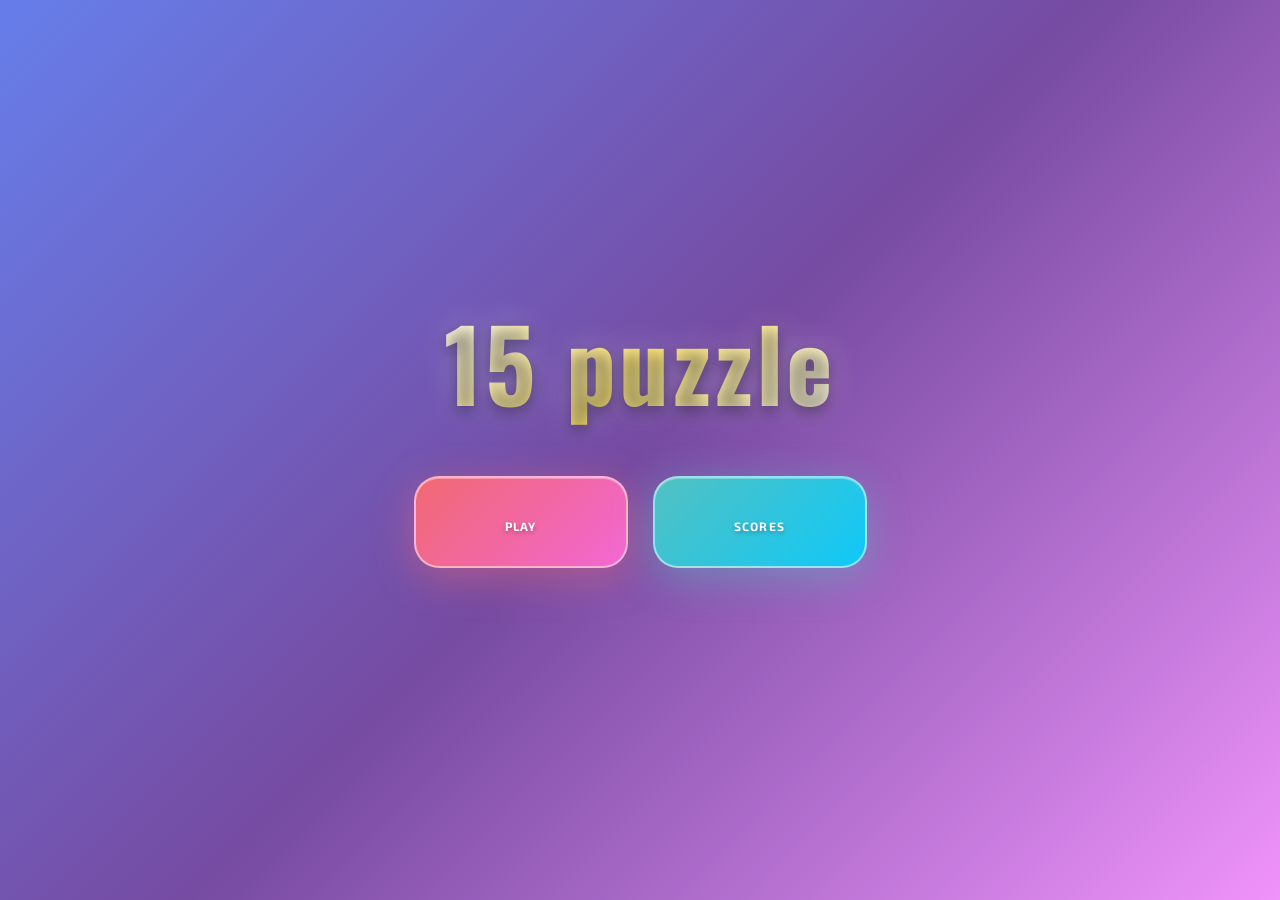
==== index.html @ 59e0b574 "Update_structure" ====
<!doctype html>
<html lang="en">
<head>
    <title>15 puzzle game</title>
    <meta charset="utf-8" />
    <meta name="viewport" content="viewport-fit=cover, width=device-width, height=device-height, initial-scale=1.0, maximum-scale=1.0, user-scalable=no" />
    <meta name="apple-mobile-web-app-status-bar-style" content="default">

    <!-- Favicon List -->
    <link rel="apple-touch-icon" sizes="180x180" href="resources/images/apple-touch-icon.png">
    <link rel="icon" type="image/png" sizes="32x32" href="resources/images/favicon-32x32.png">
    <link rel="icon" type="image/png" sizes="16x16" href="resources/images/favicon-16x16.png">
    <link rel="manifest" href="https://bazhanius.github.io/15-puzzle-game/manifest.json">

    <!-- Open Graph data -->
    <meta property="og:type" content="website">
    <meta property="og:image:width" content="512">
    <meta property="og:image:height" content="512">
    <meta property="og:url" content="https://bazhanius.github.io/15-puzzle-game/">
    <meta property="og:image" content="https://bazhanius.github.io/15-puzzle-game/resources/images/icon_512x512.png">
    <meta property="og:title" content="15 puzzle game">
    <meta property="og:description" content="Slide 15 tiles inside square 4×4 frame to order them from 1 to 15.">

    <!-- Styles & scripts by vendors -->
    <link rel="stylesheet" href="https://cdn.materialdesignicons.com/5.0.45/css/materialdesignicons.min.css">
    <script src="resources/js/confetti.js" type="text/javascript"></script>

    <!-- Styles & scripts -->
    <link href="resources/css/app.css" rel="stylesheet" type="text/css" />
    <link href="resources/css/game-screen.css" rel="stylesheet" type="text/css" />
    <link href="resources/css/main-menu-screen.css" rel="stylesheet" type="text/css" />
    <link href="resources/css/transition-screen.css" rel="stylesheet" type="text/css" />
    <link href="resources/css/result-screen.css" rel="stylesheet" type="text/css" />
    <link href="resources/css/scores-screen.css" rel="stylesheet" type="text/css" />
    <link href="resources/css/countdown-screen.css" rel="stylesheet" type="text/css" />
    <script src="resources/js/modules/counters.js" type="text/javascript"></script>
    <script src="resources/js/modules/field.js" type="text/javascript"></script>
    <script src="resources/js/modules/actions.js" type="text/javascript"></script>
    <script src="resources/js/app.js" type="text/javascript"></script>

</head>
<body>
<!-- Yandex.Metrika counter -->
<script type="text/javascript" >
    (function(m,e,t,r,i,k,a){m[i]=m[i]||function(){(m[i].a=m[i].a||[]).push(arguments)};
        m[i].l=1*new Date();k=e.createElement(t),a=e.getElementsByTagName(t)[0],k.async=1,k.src=r,a.parentNode.insertBefore(k,a)})
    (window, document, "script", "https://mc.yandex.ru/metrika/tag.js", "ym");

    ym(62316157, "init", {
        clickmap:true,
        trackLinks:true,
        accurateTrackBounce:true
    });
</script>
<noscript><div><img src="https://mc.yandex.ru/watch/62316157" style="position:absolute; left:-9999px;" alt="" /></div></noscript>
<!-- /Yandex.Metrika counter -->

<!-- Game Screen -->
<div class="game-screen" style="display: flex;">
    <div class="tiles-container">
        <div class="cube cube-1 pointer-cursor">
            <div class="tile front">1</div>
            <div class="tile left"></div>
            <div class="tile right"></div>
            <div class="tile top"></div>
            <div class="tile bottom"></div>
        </div>
        <div class="cube cube-2 pointer-cursor">
            <div class="tile front">2</div>
            <div class="tile left"></div>
            <div class="tile right"></div>
            <div class="tile top"></div>
            <div class="tile bottom"></div>
        </div>
        <div class="cube cube-3 pointer-cursor">
            <div class="tile front">3</div>
            <div class="tile left"></div>
            <div class="tile right"></div>
            <div class="tile top"></div>
            <div class="tile bottom"></div>
        </div>
        <div class="cube cube-4 pointer-cursor">
            <div class="tile front">4</div>
            <div class="tile left"></div>
            <div class="tile right"></div>
            <div class="tile top"></div>
            <div class="tile bottom"></div>
        </div>
        <div class="cube cube-5 pointer-cursor">
            <div class="tile front">5</div>
            <div class="tile left"></div>
            <div class="tile right"></div>
            <div class="tile top"></div>
            <div class="tile bottom"></div>
        </div>
        <div class="cube cube-6 pointer-cursor">
            <div class="tile front">6</div>
            <div class="tile left"></div>
            <div class="tile right"></div>
            <div class="tile top"></div>
            <div class="tile bottom"></div>
        </div>
        <div class="cube cube-7 pointer-cursor">
            <div class="tile front">7</div>
            <div class="tile left"></div>
            <div class="tile right"></div>
            <div class="tile top"></div>
            <div class="tile bottom"></div>
        </div>
        <div class="cube cube-8 pointer-cursor">
            <div class="tile front">8</div>
            <div class="tile left"></div>
            <div class="tile right"></div>
            <div class="tile top"></div>
            <div class="tile bottom"></div>
        </div>
        <div class="cube cube-9 pointer-cursor">
            <div class="tile front">9</div>
            <div class="tile left"></div>
            <div class="tile right"></div>
            <div class="tile top"></div>
            <div class="tile bottom"></div>
        </div>
        <div class="cube cube-10 pointer-cursor">
            <div class="tile front">10</div>
            <div class="tile left"></div>
            <div class="tile right"></div>
            <div class="tile top"></div>
            <div class="tile bottom"></div>
        </div>
        <div class="cube cube-11 pointer-cursor">
            <div class="tile front">11</div>
            <div class="tile left"></div>
            <div class="tile right"></div>
            <div class="tile top"></div>
            <div class="tile bottom"></div>
        </div>
        <div class="cube cube-12 pointer-cursor">
            <div class="tile front">12</div>
            <div class="tile left"></div>
            <div class="tile right"></div>
            <div class="tile top"></div>
            <div class="tile bottom"></div>
        </div>
        <div class="cube cube-13 pointer-cursor">
            <div class="tile front">13</div>
            <div class="tile left"></div>
            <div class="tile right"></div>
            <div class="tile top"></div>
            <div class="tile bottom"></div>
        </div>
        <div class="cube cube-14 pointer-cursor">
            <div class="tile front">14</div>
            <div class="tile left"></div>
            <div class="tile right"></div>
            <div class="tile top"></div>
            <div class="tile bottom"></div>
        </div>
        <div class="cube cube-15 pointer-cursor">
            <div class="tile front">15</div>
            <div class="tile left"></div>
            <div class="tile right"></div>
            <div class="tile top"></div>
            <div class="tile bottom"></div>
        </div>
    </div>

    <div class="game-metrics hidden">
        <div class="game-moves">0</div>
        <div class="game-time">00:00</div>
    </div>

</div>
<!-- /Game Screen -->

<!-- Main Menu Screen -->
<div class="main-menu-screen" style="display: flex;">

    <div class="game-title">
        <span class="game-title__text">15 puzzle</span>
    </div>

    <div class="main-menu-options">
        <div class="game-menu-option" id="start">
            <span class="game-menu-option__icon mdi mdi-play-circle-outline"></span>
            <span class="game-menu-option__title">Play</span>
        </div>
        <div class="game-menu-option" id="scores">
            <span class="game-menu-option__icon mdi mdi-format-list-numbered"></span>
            <span class="game-menu-option__title">Scores</span>
        </div>
    </div>

</div>
<!-- /Main Menu Screen -->

<!-- Result Screen -->
<div class="result-screen" style="display: none;">

    <div class="result-screen__header">
        <div class="game-title">
            <span class="game-title__text game-title__text-small">Congratulations!</span>
        </div>
    </div>

    <div class="check-mark">
        <svg id="check-mark" xmlns="http://www.w3.org/2000/svg" width="512" height="512" viewBox="0 0 512 512">
            <circle class="check-mark-fig-1" cx="256" cy="257" r="239"/>
            <path class="check-mark-fig-2" d="M144,247l81,79L367,186"/>
        </svg>
    </div>

    <div class="result-screen__highlights">
        <div class="highlights__input-container">
            <label class="input-container__label">Type nickname to save score:</label>
            <input class="input-container__input"
                   type="text"
                   maxlength="20"
                   autocomplete="off"
                   autocorrect="off"
                   autocapitalize="off"
                   spellcheck="false"
                   placeholder="e.g. Jordan">
        </div>
        <div class="game-menu-option" id="save">
            <span class="game-menu-option__icon mdi mdi-content-save"></span>
            <span class="game-menu-option__title">Save</span>
        </div>
    </div>

</div>
<!-- /Result Screen -->

<!-- Scores Screen -->
<div class="scores-screen" style="display: none;">
    <div class="game-title">
        <span class="game-title__text game-title__text-small">High scores</span>
    </div>
    <div class="scores-container">
        <table>
            <thead>
            <tr>
                <th>№</th>
                <th>Nickname</th>
                <th>Moves</th>
                <th>Time</th>
            </tr>
            </thead>
            <tbody class="high-scores">
            <tr>
                <td colspan="4">No data.</td>
            </tr>
            </tbody>

        </table>
    </div>
</div>
<!-- /Scores Screen -->

<!-- Main menu button -->
<div class="x-close">
    <div class="game-menu-option">
        <span class="game-menu-option__icon mdi mdi-arrow-left"></span>
        <span class="game-menu-option__title">Menu</span>
    </div>
</div>
<!-- /Main menu button -->

<!-- Transition Screen -->
<div class="transition-screen" style="display: none;">
    <div class="circle"></div>
</div>
<!-- /Transition Screen -->

<!-- Countdown Screen -->
<div class="countdown" style="display: none;">
    <div class="countdown__digit digit__delay-1">3</div>
    <div class="countdown__digit digit__delay-2">2</div>
    <div class="countdown__digit digit__delay-3">1</div>
    <div class="countdown__digit digit__delay-4">GO!</div>
</div>
<!-- /Countdown Screen -->

</body>
</html>
---- resources/css/app.css ----
/**
 *
 * Copyright (c) 2020 Alexander Bazhanov
 * https://github.com/bazhanius/
 *
 */

@import url('https://fonts.googleapis.com/css?family=Exo+2:400,600,700&display=swap&subset=cyrillic,cyrillic-ext,latin-ext');
@import url('https://fonts.googleapis.com/css2?family=Oswald:wght@200;300;400;500;600;700&display=swap');

@font-face{
    font-family: 'JetBrains Mono';
    src: url('https://raw.githubusercontent.com/JetBrains/JetBrainsMono/master/web/eot/JetBrainsMono-Regular.eot') format('embedded-opentype'),
    url('https://raw.githubusercontent.com/JetBrains/JetBrainsMono/master/web/woff2/JetBrainsMono-Regular.woff2') format('woff2'),
    url('https://raw.githubusercontent.com/JetBrains/JetBrainsMono/master/web/woff/JetBrainsMono-Regular.woff') format('woff'),
    url('https://raw.githubusercontent.com/JetBrains/JetBrainsMono/master/ttf/JetBrainsMono-Regular.ttf') format('truetype');
    font-weight: normal;
    font-style: normal;
}

@media only screen and (max-width: 768px) {
    body {
        --tile-width: 18vw;
    }
}

@media only screen and (min-width: 769px) and (max-width: 1024px) {
    body {
        --tile-width: 12vh;
    }
}

@media only screen and (min-width: 1025px) and (orientation: landscape) {
    body {
        --tile-width: 10vh;
    }
}

@media only screen and (min-width: 1025px) and (orientation: portrait) {
    body {
        --tile-width: 15vw;
    }
}

@media only screen and (max-width: 480px) {
    body {
        --tile-width: 20vw;
    }
}

body {
    --primary: #ff6b6b;
    --primary-dark: #ee5a6f;
    --primary-light: #ff8787;
    --secondary: #4ecdc4;
    --secondary-dark: #45b7af;
    --accent: #ffe66d;
    --success: #06ffa5;
    --danger: #ff006e;
    --purple: #a05bff;
    --pink: #ff6bd9;
    --blue: #00d4ff;
    --black: #1a1a2e;
    --white: #ffffff;
    --gray-50: #f8f9fa;
    --gray-100: #e9ecef;
    --gray-200: #dee2e6;
    --gray-700: #495057;
    --gray-800: #343a40;
    --gray-900: #212529;
    width: calc(100% - 0.5px);
    height: calc(100% - 0.5px);
    margin: 0;
    padding: 0;
    font-family: "Exo 2", sans-serif;
    color: var(--black);
    box-sizing: border-box;
    background: linear-gradient(135deg, #667eea 0%, #764ba2 100%);
    overflow: hidden;
}

a {
    color: var(--gray-lite);
    text-decoration: none;
}
a:hover, a:focus {
    color: var(--gray);
}

.hidden {
    opacity: 0;
}

canvas {
    pointer-events: none;
}

.grabbing-cursor {
    cursor: grabbing;
}

.pointer-cursor {
    cursor: pointer;
}

.x-close {
    display: none;
    position: absolute;
    top: 20px;
    left: 20px;
    margin: 0;
    padding: 0;
    z-index: 100;
}

@media only screen and (max-width: 768px) {
    .x-close {
        top: 10px;
        left: 10px;
    }
    
    .x-close .game-menu-option {
        padding: 8px 16px;
        font-size: 11px;
    }
    
    .x-close .game-menu-option__icon {
        font-size: calc(var(--tile-width) * 0.4);
    }
}

.x-close .game-menu-option {
    background: rgba(255, 255, 255, 0.15);
    backdrop-filter: blur(10px);
    border-radius: 50px;
    padding: 12px 24px;
    border: 1px solid rgba(255, 255, 255, 0.2);
    transition: all 0.3s ease;
}

.x-close .game-menu-option:hover {
    background: rgba(255, 255, 255, 0.25);
    transform: translateY(-2px);
    box-shadow: 0 10px 25px rgba(0, 0, 0, 0.2);
}

/* Not used */
.shake-effect {
    animation: shake-effect 1s cubic-bezier(.36,.07,.19,.97) both;
    transform: translate3d(0, 0, 0) rotateX(10deg);
    backface-visibility: hidden;
    /*perspective: 1000px;*/
}

@keyframes shake-effect {
    10%, 90% {
        transform: translate3d(-1vw, 0, 0) rotateX(10deg);
    }
    20%, 80% {
        transform: translate3d(2vw, 0, 0) rotateX(-40deg);
    }
    30%, 50%, 70% {
        transform: translate3d(-4vw, 0, 0) rotateX(40deg);
    }
    40%, 60% {
        transform: translate3d(4vw, 0, 0) rotateX(10deg);
    }
}

kbd {
    display: inline-block;
    padding: 3px 5px;
    font: 11px SFMono-Regular, Consolas, Liberation Mono, Menlo, monospace;
    line-height: normal;
    line-height: 10px;
    color: #444d56;
    vertical-align: middle;
    background-color: #fafbfc;
    border: 1px solid #d1d5da;
    border-radius: 3px;
    box-shadow: inset 0 -1px 0 #d1d5da;
}
---- resources/css/game-screen.css ----
/**
 *
 * Copyright (c) 2020 Alexander Bazhanov
 * https://github.com/bazhanius/
 *
 */

.game-screen {
    position: absolute;
    top: 0;
    left: 0;
    display: flex;
    justify-content: center;
    align-items: center;
    flex-direction: column;
    width: 100%;
    height: 100%;
    border: 0;
    margin: 0;
    padding: 0;
    overflow: hidden;
    perspective: 1200px;
    background: linear-gradient(135deg, #667eea 0%, #764ba2 50%, #f093fb 100%);
}

.game-metrics {
    display: flex;
    justify-content: space-between;
    font-family: "JetBrains Mono", monospace;
    width: calc(var(--tile-width) * 4);
    color: white;
    margin-top: 20px;
    background: rgba(255, 255, 255, 0.1);
    backdrop-filter: blur(10px);
    border-radius: 20px;
    padding: 15px 25px;
    border: 1px solid rgba(255, 255, 255, 0.2);
    font-size: calc(var(--tile-width) * 0.25);
    font-weight: 600;
    letter-spacing: 0.05em;
    box-shadow: 0 8px 32px rgba(0, 0, 0, 0.1);
}

@media only screen and (max-width: 768px) {
    .game-metrics {
        margin-top: 10px;
        padding: 10px 15px;
        border-radius: 15px;
        font-size: calc(var(--tile-width) * 0.2);
    }
}

.tiles-container {
    display: inline-block;
    width: calc(var(--tile-width) * 4);
    height: calc(var(--tile-width) * 4);
    background: rgba(255, 255, 255, 0.1);
    backdrop-filter: blur(20px);
    border-radius: 20px;
    transform-style: preserve-3d;
    transform: rotateX(20deg);
    cursor: grab;
    padding: 8px;
    box-shadow: 0 20px 60px rgba(0, 0, 0, 0.3), inset 0 1px 0 rgba(255, 255, 255, 0.2);
    border: 1px solid rgba(255, 255, 255, 0.18);
}

.start-position {
    transform: rotateX(35deg) rotateY(-15deg) rotateZ(30deg);
    animation: to-start 60s 1 linear;
}

.end-position {
    animation: to-end 4s 1 linear;
}

@keyframes to-start {
    0%   {transform: rotateX(15deg) rotateY(0) rotateZ(0);}
    100% {transform: rotateX(35deg) rotateY(-15deg) rotateZ(30deg);}
}
@keyframes to-end {
    0%   {transform: rotateX(35deg) rotateY(-15deg) rotateZ(30deg);}
    100% {transform: rotateX(15deg) rotateY(0deg) rotateZ(0deg);}
}
@keyframes rotate {
    0%   {transform: rotateY(0deg);}
    100% {transform: rotateY(360deg);}
}

.cube {
    transform-style: preserve-3d;
    transition: background-color 100ms, transform 100ms;
}

.tile {
    width: var(--tile-width);
    height: var(--tile-width);
    position: absolute;
    box-sizing: border-box;
    border-radius: 12px;
    border: none;
    display: flex;
    justify-content: center;
    align-items: center;
    font-family: "JetBrains Mono", monospace;
    font-size: calc(var(--tile-width) / 2.5);
    font-weight: 700;
    color: white;
    text-shadow: 0 2px 4px rgba(0, 0, 0, 0.3);
}

@media only screen and (max-width: 768px) {
    .tile {
        border-radius: 8px;
        font-size: calc(var(--tile-width) / 3);
    }
    
    .tiles-container {
        border-radius: 15px;
        padding: 5px;
    }
}

.left {
    width: calc(var(--tile-width) / 4);
    transform: translateX(calc(var(--tile-width) * -0.125)) translateZ(calc(var(--tile-width) * 0.125)) rotateY(90deg);
    background: linear-gradient(135deg, #ff8787 0%, #ffa07a 100%);
}

.right {
    width: calc(var(--tile-width) / 4);
    transform: translateX(calc(var(--tile-width) * 0.875)) translateZ(calc(var(--tile-width) * 0.125)) rotateY(90deg);
    background: linear-gradient(135deg, #ffa07a 0%, #ffb6a0 100%);
}

.top {
    height: calc(var(--tile-width) / 4);
    transform: translateY(calc(var(--tile-width) * -0.125)) translateZ(calc(var(--tile-width) * 0.125)) rotateX(90deg);
    background: linear-gradient(135deg, #ffb6a0 0%, #ffc4b0 100%);
}

.bottom {
    height: calc(var(--tile-width) / 4);
    transform: translateY(calc(var(--tile-width) * 0.875)) translateZ(calc(var(--tile-width) * 0.125)) rotateX(90deg);
    background: linear-gradient(135deg, #ff6b6b 0%, #ee5a6f 100%);
}

.front {
    transform: translateZ(calc(var(--tile-width) / 4));
    background: linear-gradient(135deg, #ff6b6b 0%, #ff8787 50%, #ffa07a 100%);
    box-shadow: 0 4px 20px rgba(255, 107, 107, 0.6), inset 0 2px 0 rgba(255, 255, 255, 0.4), 0 0 20px rgba(255, 107, 107, 0.4);
    border: 2px solid rgba(255, 255, 255, 0.3);
}

.cube {transform: translateX(5vw)}

.cube-1  {transform: translateX(0) translateY(0);}
.cube-2  {transform: translateX(calc(var(--tile-width))) translateY(0);}
.cube-3  {transform: translateX(calc(var(--tile-width) * 2)) translateY(0);}
.cube-4  {transform: translateX(calc(var(--tile-width) * 3)) translateY(0);}
.cube-5  {transform: translateX(0)  translateY(calc(var(--tile-width)));}
.cube-6  {transform: translateX(calc(var(--tile-width)))  translateY(calc(var(--tile-width)));}
.cube-7  {transform: translateX(calc(var(--tile-width) * 2)) translateY(calc(var(--tile-width)));}
.cube-8  {transform: translateX(calc(var(--tile-width) * 3)) translateY(calc(var(--tile-width)));}
.cube-9  {transform: translateX(0)  translateY(calc(var(--tile-width) * 2));}
.cube-10 {transform: translateX(calc(var(--tile-width)))  translateY(calc(var(--tile-width) * 2));}
.cube-11 {transform: translateX(calc(var(--tile-width) * 2)) translateY(calc(var(--tile-width) * 2));}
.cube-12 {transform: translateX(calc(var(--tile-width) * 3)) translateY(calc(var(--tile-width) * 2));}
.cube-13 {transform: translateX(0)  translateY(calc(var(--tile-width) * 3));}
.cube-14 {transform: translateX(calc(var(--tile-width))) translateY(calc(var(--tile-width) * 3));}
.cube-15 {transform: translateX(calc(var(--tile-width) * 2)) translateY(calc(var(--tile-width) * 3));}
---- resources/css/main-menu-screen.css ----
/**
 *
 * Copyright (c) 2020 Alexander Bazhanov
 * https://github.com/bazhanius/
 *
 */

.main-menu-screen {
    position: absolute;
    top: 0;
    left: 0;
    display: flex;
    justify-content: center;
    align-items: center;
    flex-direction: column;
    width: 100%;
    height: 100%;
    border: 0;
    margin: 0;
    padding: 0;
    overflow: hidden;
    background: linear-gradient(135deg, #667eea 0%, #764ba2 50%, #f093fb 100%);
    animation: gradientShift 15s ease infinite;
    gap: 5vh;
}

@keyframes gradientShift {
    0% { background-position: 0% 50%; }
    50% { background-position: 100% 50%; }
    100% { background-position: 0% 50%; }
}

@media only screen and (max-width: 768px) {
    .main-menu-screen {
        gap: 4vh;
    }
}

.main-menu-options {
    display: flex;
    flex-direction: row;
    gap: 25px;
    margin: 0;
    padding: 20px;
}

@media only screen and (max-width: 768px) {
    .main-menu-options {
        flex-direction: column;
        gap: 15px;
        padding: 0 20px;
        margin: 0;
        width: 100%;
        box-sizing: border-box;
        align-items: center;
    }
}

@media only screen and (max-width: 480px) {
    .main-menu-options {
        gap: 12px;
    }
}

.main-menu-preview {
    position: relative;
    width: calc(var(--tile-width) * 2.5);
    height: calc(var(--tile-width) * 2.5);
    background: rgba(255, 255, 255, 0.1);
    backdrop-filter: blur(20px);
    border-radius: 20px;
    padding: 10px;
    box-shadow: 0 20px 60px rgba(0, 0, 0, 0.3), inset 0 1px 0 rgba(255, 255, 255, 0.2);
    border: 1px solid rgba(255, 255, 255, 0.18);
    transform-style: preserve-3d;
    transform: rotateX(15deg) rotateY(0deg);
    transition: transform 0.3s ease;
}

@media only screen and (max-width: 768px) {
    .main-menu-preview {
        width: 85vw;
        height: 85vw;
        max-width: 380px;
        max-height: 380px;
        border-radius: 15px;
        padding: 3vw;
        margin: 0;
    }
}

@media only screen and (max-width: 480px) {
    .main-menu-preview {
        width: 88vw;
        height: 88vw;
        max-width: 340px;
        max-height: 340px;
        padding: 3.5vw;
    }
}

.main-menu-preview:hover {
    transform: rotateX(20deg) rotateY(5deg) scale(1.05);
}

.preview-tile {
    position: absolute;
    width: calc(var(--tile-width) * 0.6);
    height: calc(var(--tile-width) * 0.6);
    background: linear-gradient(135deg, #667eea 0%, #764ba2 100%);
    border-radius: 8px;
    display: flex;
    align-items: center;
    justify-content: center;
    font-family: "JetBrains Mono", monospace;
    font-size: calc(var(--tile-width) * 0.3);
    font-weight: 700;
    color: white;
    text-shadow: 0 2px 4px rgba(0, 0, 0, 0.3);
    box-shadow: 0 4px 15px rgba(102, 126, 234, 0.4), inset 0 1px 0 rgba(255, 255, 255, 0.3);
    transition: all 0.3s cubic-bezier(0.4, 0, 0.2, 1);
    transform-style: preserve-3d;
}

@media only screen and (max-width: 768px) {
    .preview-tile {
        width: calc((85vw - 6vw - 10px) / 4);
        height: calc((85vw - 6vw - 10px) / 4);
        max-width: calc((380px - 6vw - 10px) / 4);
        max-height: calc((380px - 6vw - 10px) / 4);
        font-size: 4.5vw;
        border-radius: 6px;
    }
}

@media only screen and (max-width: 480px) {
    .preview-tile {
        width: calc((88vw - 7vw - 10px) / 4);
        height: calc((88vw - 7vw - 10px) / 4);
        max-width: calc((340px - 7vw - 10px) / 4);
        max-height: calc((340px - 7vw - 10px) / 4);
        font-size: 5vw;
    }
}

.game-title, .game-menu-option {
    position: relative;
}

.game-title {
    margin: 0;
    pointer-events: none;
}

.game-title::before {
    content: "";
    position: absolute;
    width: 110%;
    height: 85%;
    top: 10%;
    left: -5%;
    z-index: -1;
    background: linear-gradient(135deg, rgba(255, 107, 107, 0.3) 0%, rgba(78, 205, 196, 0.3) 100%);
    backdrop-filter: blur(15px);
    transform: rotate(-2deg);
    border-radius: 25px;
    border: 2px solid rgba(255, 255, 255, 0.4);
    box-shadow: 0 15px 50px rgba(0, 0, 0, 0.2), inset 0 0 30px rgba(255, 255, 255, 0.1);
    animation: float 3s ease-in-out infinite;
}

@keyframes float {
    0%, 100% { transform: rotate(-2deg) translateY(0px); }
    50% { transform: rotate(-2deg) translateY(-10px); }
}

@media only screen and (max-width: 768px) {
    .game-title::before {
        border-radius: 20px;
    }
}

.game-title__text {
    margin: 20px;
    padding: 0 20px;
    text-shadow: 0 5px 15px rgba(0, 0, 0, 0.4), 0 0 30px rgba(255, 255, 255, 0.3);
    font-family: 'Oswald', sans-serif;
    font-weight: 800;
    line-height: 1;
    letter-spacing: 0.03em;
    font-size: calc(var(--tile-width) * 1.1);
    background: linear-gradient(135deg, #ffffff 0%, #ffe66d 50%, #ffffff 100%);
    -webkit-background-clip: text;
    -webkit-text-fill-color: transparent;
    background-clip: text;
    animation: shimmer 3s ease-in-out infinite;
}

@keyframes shimmer {
    0%, 100% { filter: brightness(1); }
    50% { filter: brightness(1.2); }
}

@media only screen and (max-width: 768px) {
    .game-title__text {
        font-size: 16vw;
        margin: 15px 10px;
        padding: 5px 15px;
    }
}

@media only screen and (max-width: 480px) {
    .game-title__text {
        font-size: 20vw;
    }
}

.game-title__text-small {
    font-size: calc(var(--tile-width) / 2);
    margin: 0;
}

.game-menu-option {
    position: relative;
    display: flex;
    flex-direction: column;
    align-items: center;
    justify-content: center;
    font-family: "Exo 2", sans-serif;
    font-weight: 700;
    color: white;
    text-shadow: 0 3px 6px rgba(0, 0, 0, 0.4);
    text-transform: uppercase;
    letter-spacing: .15em;
    line-height: 40px;
    font-size: 14px;
    margin: 0;
    padding: 20px 35px;
    border-radius: 25px;
    transition: all 0.3s cubic-bezier(0.34, 1.56, 0.64, 1);
    background: linear-gradient(135deg, rgba(255, 107, 107, 0.9) 0%, rgba(255, 107, 217, 0.9) 100%);
    backdrop-filter: blur(10px);
    border: 2px solid rgba(255, 255, 255, 0.5);
    box-shadow: 0 10px 40px rgba(255, 107, 107, 0.4), inset 0 1px 0 rgba(255, 255, 255, 0.3);
    min-width: 140px;
    cursor: pointer;
    overflow: hidden;
}

.game-menu-option::after {
    content: '';
    position: absolute;
    top: 50%;
    left: 50%;
    width: 0;
    height: 0;
    border-radius: 50%;
    background: rgba(255, 255, 255, 0.3);
    transform: translate(-50%, -50%);
    transition: width 0.6s, height 0.6s;
}

.game-menu-option:hover::after {
    width: 300px;
    height: 300px;
}

.game-menu-option:nth-child(2) {
    background: linear-gradient(135deg, rgba(78, 205, 196, 0.9) 0%, rgba(0, 212, 255, 0.9) 100%);
    box-shadow: 0 10px 40px rgba(78, 205, 196, 0.4), inset 0 1px 0 rgba(255, 255, 255, 0.3);
}

@media only screen and (max-width: 768px) {
    .game-menu-option {
        flex-direction: row;
        padding: 18px 0;
        font-size: 15px;
        min-width: 0;
        width: 85%;
        max-width: 320px;
        border-radius: 20px;
        line-height: 1.4;
        letter-spacing: 0.1em;
    }
}

@media only screen and (max-width: 480px) {
    .game-menu-option {
        width: 90%;
        padding: 16px 0;
        font-size: 14px;
    }
}

.game-menu-option__icon {
    color: white;
    text-shadow: 0 5px 10px rgba(0, 0, 0, 0.4);
    padding: 0;
    margin-bottom: 8px;
    font-size: calc(var(--tile-width) * 0.85);
    transform: scale(1);
    transition: all .3s cubic-bezier(0.34, 1.56, 0.64, 1);
    filter: drop-shadow(0 5px 10px rgba(0, 0, 0, 0.3));
}

@media only screen and (max-width: 768px) {
    .game-menu-option__icon {
        font-size: 36px;
        margin-bottom: 0;
        margin-right: 12px;
    }
}

@media only screen and (max-width: 480px) {
    .game-menu-option__icon {
        font-size: 32px;
        margin-right: 10px;
    }
}

.game-menu-option__title {
    color: white;
    text-shadow: 0 2px 4px rgba(0, 0, 0, 0.3);
    padding: 0;
    font-size: 12px;
    letter-spacing: 0.1em;
}

.game-menu-option:hover {
    cursor: pointer;
}

.game-menu-option:hover {
    transform: translateY(-8px) scale(1.05);
    box-shadow: 0 20px 50px rgba(255, 107, 107, 0.6), inset 0 1px 0 rgba(255, 255, 255, 0.4);
    border: 2px solid rgba(255, 255, 255, 0.8);
}

.game-menu-option:nth-child(2):hover {
    box-shadow: 0 20px 50px rgba(78, 205, 196, 0.6), inset 0 1px 0 rgba(255, 255, 255, 0.4);
}

@media only screen and (max-width: 768px) {
    .game-menu-option:hover {
        transform: scale(1.02);
    }
    
    .game-menu-option:active {
        transform: scale(0.98);
    }
}

.game-menu-option:hover > .game-menu-option__icon {
    transform: scale(1.15) rotate(5deg);
    animation: bounce 0.5s ease;
}

@keyframes bounce {
    0%, 100% { transform: scale(1.15) translateY(0) rotate(5deg); }
    50% { transform: scale(1.15) translateY(-5px) rotate(5deg); }
}

.game-menu-option:active {
    transform: translateY(-2px);
    box-shadow: 0 6px 20px rgba(0, 0, 0, 0.15);
}

.game-menu-option:hover > .game-menu-option__icon {
    transform: scale(1.1) translateY(-2px);
}
---- resources/css/transition-screen.css ----
/**
 *
 * Copyright (c) 2020 Alexander Bazhanov
 * https://github.com/bazhanius/
 *
 */

.transition-screen {
    position: absolute;
    top: 0;
    left: 0;
    display: none;
    background-color: transparent;
    width: calc(100% - 0.5px);
    height: calc(100% - 0.5px);
    border: 0;
    margin: 0;
    padding: 0;
    overflow: hidden;
}

.circle {
    top: 0;
    left: 0;
    width: 100%;
    height: 100%;
    position: absolute;
    clip-path: circle(0% at 50% 50%);
    background: linear-gradient(135deg, rgba(102, 126, 234, 0.95) 0%, rgba(118, 75, 162, 0.95) 100%);
    opacity: .5;
    animation-delay: 0ms;
}

.circle__fly-in {
    animation: fly-in 500ms 1 forwards;
}

.circle__fly-out {
    animation: fly-out 500ms 1 forwards;
}


@keyframes fly-in {
    from {clip-path: circle(0% at var(--clickX, 50%) var(--clickY, 50%)); opacity: .5;}
    to {clip-path: circle(150% at var(--clickX, 50%) var(--clickY, 50%)); opacity: 1;}
}

@keyframes fly-out {
    from {clip-path: circle(80% at 50% 50%); opacity: 1;}
    to {clip-path: circle(0% at 50% 50%); opacity: .5;}
}
---- resources/css/result-screen.css ----
/**
 *
 * Copyright (c) 2020 Alexander Bazhanov
 * https://github.com/bazhanius/
 *
 */

.result-screen {
    position: absolute;
    top: 0;
    left: 0;
    display: none;
    justify-content: center;
    align-items: center;
    flex-direction: column;
    width: calc(100% - 0.5px);
    height: calc(100% - 0.5px);
    border: 0;
    background: linear-gradient(135deg, #667eea 0%, #764ba2 50%, #f093fb 100%);
    margin: 0;
    padding: 0;
    overflow: hidden;
}

.result-screen__highlights {
    position: absolute;
    bottom: 0;
    display: flex;
    justify-content: center;
    align-items: flex-start;
    flex-direction: row;
    padding: 0 0 0 10px;
    margin-bottom: calc(var(--tile-width) / 2);
}

@media only screen and (max-width: 768px) {
    .result-screen__highlights {
        flex-direction: column;
        align-items: center;
        padding: 0 20px;
        margin-bottom: 20px;
        width: 100%;
        box-sizing: border-box;
    }
}

.result-screen__highlights::before {
    content: "";
    position: absolute;
    width: 100%;
    height: 100%;
    top: 0;
    left: 0;
    z-index: -2;
    background: rgba(255, 255, 255, 0.15);
    backdrop-filter: blur(20px);
    border-radius: 20px;
    border: 1px solid rgba(255, 255, 255, 0.2);
    box-shadow: 0 8px 32px rgba(0, 0, 0, 0.1);
}

.highlights__input-container {
    display: flex;
    flex-direction: column;
}

.input-container__label {
    font-size: 0.8em;
    color: white;
    font-weight: 600;
    text-shadow: 0 2px 4px rgba(0, 0, 0, 0.3);
}

.input-container__input {
    font-family: "Exo 2", sans-serif;
    font-size: 18px;
    height: 40px;
    padding: 0 15px;
    margin: 5px 0 10px;
    outline: none !important;
    border: none;
    background: rgba(255, 255, 255, 0.9);
    border-radius: 12px;
    box-shadow: 0 4px 15px rgba(0, 0, 0, 0.1);
    transition: all 0.3s ease;
}

@media only screen and (max-width: 768px) {
    .input-container__input {
        font-size: 16px;
        height: 36px;
        width: 100%;
        max-width: 280px;
    }
    
    .highlights__input-container {
        width: 100%;
        align-items: center;
        margin-bottom: 10px;
    }
}

.input-container__input:focus {
    background: white;
    box-shadow: 0 0 0 3px rgba(102, 126, 234, 0.4), 0 4px 15px rgba(0, 0, 0, 0.2);
    transform: translateY(-2px);
}

.input-container__input::placeholder {
    color: #94a3b8;
}

.result-screen__header {
    position: absolute;
    top: 0;
}

#check-mark {
    width: calc(var(--tile-width) * 3);
    height: calc(var(--tile-width) * 3);
    filter: drop-shadow(2px 1px 0 white);
    overflow: visible;
}

@media only screen and (max-width: 768px) {
    #check-mark {
        width: calc(var(--tile-width) * 2.5);
        height: calc(var(--tile-width) * 2.5);
    }
}

.check-mark-fig-1, .check-mark-fig-2 {
    fill: none;
    stroke: #06ffa5;
    stroke-width: calc(var(--tile-width) / 2);
    stroke-linecap: round;
    stroke-linejoin: round;
    filter: drop-shadow(0 4px 8px rgba(6, 255, 165, 0.6)) drop-shadow(0 0 20px rgba(6, 255, 165, 0.4));
}
.check-mark-fig-1 {
    stroke-dasharray: 0, 2357;
    animation: dash-1 500ms 1 forwards ease-in;
    animation-delay: 0ms;
}

@keyframes dash-1 {
    to {
        stroke-dasharray: 2357, 2357;
    }
}

.check-mark-fig-2 {
    stroke-dasharray: 320, 320;
    stroke-dashoffset: 320;
    animation: dash-2 300ms 1 forwards ease-in;
    animation-delay: 450ms;
}

@keyframes dash-2 {
    to {
        stroke-dashoffset: 0;
    }
}
---- resources/css/scores-screen.css ----
/**
 *
 * Copyright (c) 2020 Alexander Bazhanov
 * https://github.com/bazhanius/
 *
 */

.scores-screen {
    position: absolute;
    top: 0;
    left: 0;
    display: flex;
    justify-content: flex-start;
    align-items: center;
    flex-direction: column;
    width: 100%;
    height: 100%;
    border: 0;
    margin: 0;
    padding: 0;
    overflow: hidden;
    background: linear-gradient(135deg, #667eea 0%, #764ba2 50%, #f093fb 100%);
}

.scores-container {
    overflow: scroll;
    max-height: 70vh;
    width: 100%;
    padding: 0 20px;
    box-sizing: border-box;
}

@media only screen and (max-width: 768px) {
    .scores-container {
        max-height: 60vh;
        padding: 0 10px;
    }
}

table {
    border: none;
    border-collapse: separate;
    border-spacing: 0 8px;
    min-width: calc(var(--tile-width) * 4);
    font-size: calc(var(--tile-width) * 0.3);
    font-family: "Exo 2", sans-serif;
    text-shadow: 0 2px 4px rgba(0, 0, 0, 0.2);
    color: white;
    width: 100%;
}

@media only screen and (max-width: 768px) {
    table {
        font-size: calc(var(--tile-width) * 0.25);
        min-width: auto;
    }
    
    td, th {
        padding: 0.6em 0.8em;
    }
    
    th {
        font-size: 0.8em;
    }
}

td, th {
    padding: 0.8em 1.2em;
}

th {
    text-align: left;
    font-weight: 700;
    color: white;
    text-transform: uppercase;
    letter-spacing: 0.05em;
    font-size: 0.85em;
}

td:nth-child(3), td:nth-child(4) {
    text-align: right;
    font-family: "JetBrains Mono", monospace;
}

tbody > tr {
    background: rgba(255, 255, 255, 0.1);
    backdrop-filter: blur(10px);
    transition: all 0.3s ease;
}

tbody > tr:hover {
    background: rgba(255, 255, 255, 0.2);
    transform: translateX(5px);
}

tbody > tr:hover > td {
    background-color: transparent;
}

tbody > tr > td:first-child {
    border-radius: 12px 0 0 12px;
}

tbody > tr > td:last-child {
    border-radius: 0 12px 12px 0;
}

tbody > tr:hover > td:nth-child(4) {
    border-radius: 0 12px 12px 0;
}

tbody > tr:hover > td:nth-child(1) {
    border-radius: 12px 0 0 12px;
}

tr.empty-data:hover > td {
    background-color: transparent;
}
.empty-data > td {
    text-align: center;
}
---- resources/css/countdown-screen.css ----
/**
 *
 * Copyright (c) 2020 Alexander Bazhanov
 * https://github.com/bazhanius/
 *
 */

.countdown {
    position: absolute;
    top: 0;
    left: 0;
    display: none;
    background: linear-gradient(135deg, #667eea 0%, #764ba2 50%, #f093fb 100%);
    justify-content: center;
    align-items: center;
    width: calc(100% - 0.5px);
    height: calc(100% - 0.5px);
    border: 0;
    margin: 0;
    padding: 0;
    overflow: hidden;
}

.countdown__digit {
    position: absolute;
    font-size: calc(var(--tile-width) * 3);
    margin: 0;
    padding: 0 0 calc(var(--tile-width) * 0.75) 0;
    font-family: 'Exo 2', cursive;
    font-weight: 700;
    color: white;
    text-shadow: 0 8px 16px rgba(0, 0, 0, 0.3);
    transform-style: preserve-3d;
    transform: scale(0.5);
    opacity: 0;
}

@media only screen and (max-width: 768px) {
    .countdown__digit {
        font-size: calc(var(--tile-width) * 2.5);
    }
}

.digit__anim-fly-in {
    animation: countdown-fly-out 1s 1 ease-in;
}

.digit__delay-1 {animation-delay: 0s;}
.digit__delay-2 {animation-delay: 1s;}
.digit__delay-3 {animation-delay: 2s;}
.digit__delay-4 {animation-delay: 3s; background: linear-gradient(135deg, #06ffa5 0%, #00d4ff 100%); -webkit-background-clip: text; -webkit-text-fill-color: transparent; background-clip: text; text-shadow: none; filter: drop-shadow(0 8px 16px rgba(6, 255, 165, 0.5));}

@keyframes countdown-fly-out {
    0%   {transform: scale(0.5); opacity: 0;}
    50%  {transform: scale(1);   opacity: 1;}
    99%  {transform: scale(1);   opacity: 1;}
    100% {transform: scale(0.5); opacity: 0;}
}
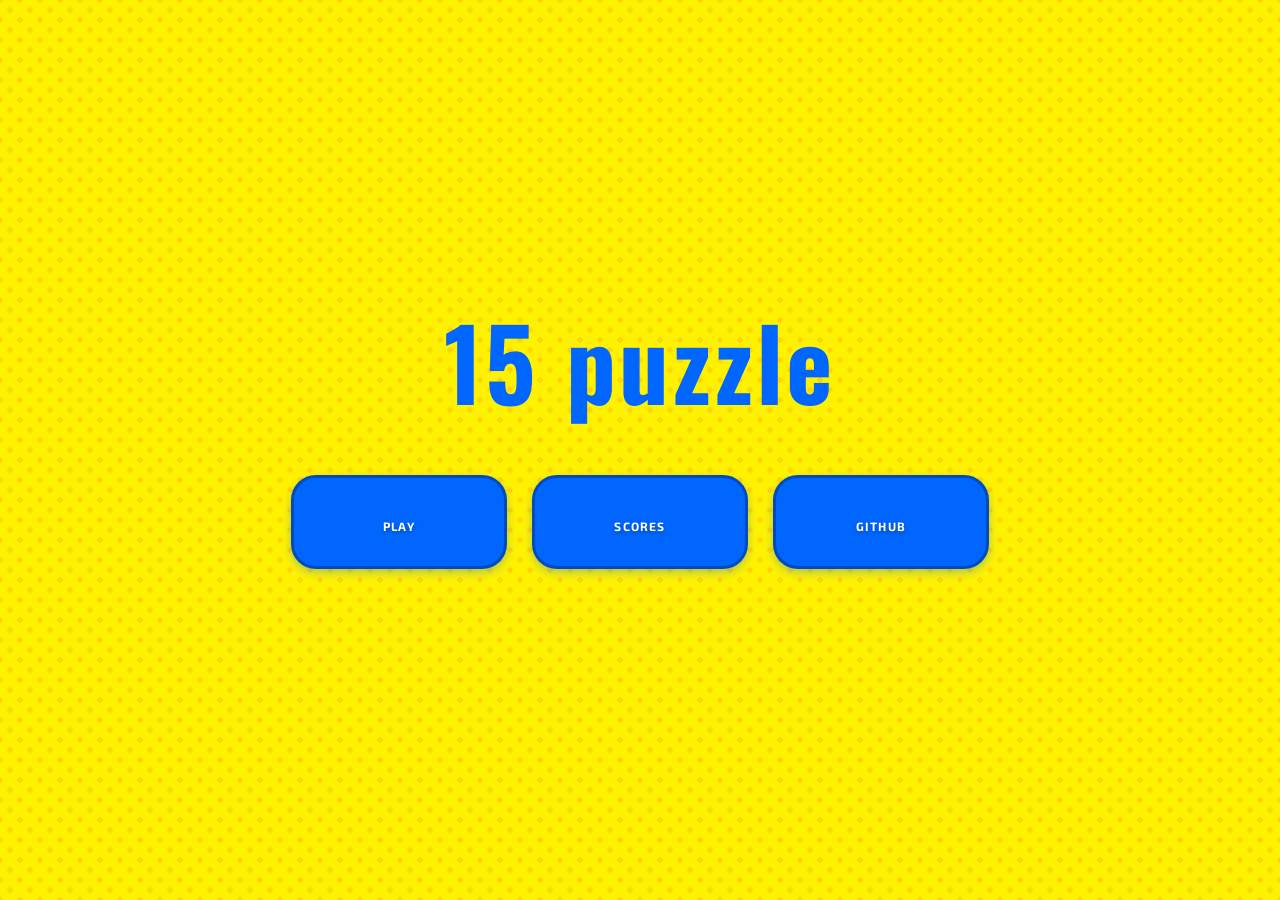
==== commit f3fdd3f3: "analytics and visual do over" ====
--- a/index.html
+++ b/index.html
@@ -10,7 +10,7 @@
     <link rel="apple-touch-icon" sizes="180x180" href="resources/images/apple-touch-icon.png">
     <link rel="icon" type="image/png" sizes="32x32" href="resources/images/favicon-32x32.png">
     <link rel="icon" type="image/png" sizes="16x16" href="resources/images/favicon-16x16.png">
-    <link rel="manifest" href="https://bazhanius.github.io/15-puzzle-game/manifest.json">
+    <link rel="manifest" href="manifest.json">
 
     <!-- Open Graph data -->
     <meta property="og:type" content="website">
@@ -24,6 +24,7 @@
     <!-- Styles & scripts by vendors -->
     <link rel="stylesheet" href="https://cdn.materialdesignicons.com/5.0.45/css/materialdesignicons.min.css">
     <script src="resources/js/confetti.js" type="text/javascript"></script>
+    <script src="js-analytics-bridge/dist/analytics-bridge.js" type="text/javascript"></script>
 
     <!-- Styles & scripts -->
     <link href="resources/css/app.css" rel="stylesheet" type="text/css" />
@@ -189,6 +190,10 @@
             <span class="game-menu-option__icon mdi mdi-format-list-numbered"></span>
             <span class="game-menu-option__title">Scores</span>
         </div>
+        <div class="game-menu-option" id="github">
+            <span class="game-menu-option__icon mdi mdi-github"></span>
+            <span class="game-menu-option__title">Github</span>
+        </div>
     </div>
 
 </div>
@@ -208,6 +213,11 @@
             <circle class="check-mark-fig-1" cx="256" cy="257" r="239"/>
             <path class="check-mark-fig-2" d="M144,247l81,79L367,186"/>
         </svg>
+    </div>
+    
+    <div class="result-score-display">
+        <div class="result-moves">0</div>
+        <div class="result-time">00:00</div>
     </div>
 
     <div class="result-screen__highlights">
--- a/resources/css/app.css
+++ b/resources/css/app.css
@@ -7,16 +7,7 @@
 
 @import url('https://fonts.googleapis.com/css?family=Exo+2:400,600,700&display=swap&subset=cyrillic,cyrillic-ext,latin-ext');
 @import url('https://fonts.googleapis.com/css2?family=Oswald:wght@200;300;400;500;600;700&display=swap');
-
-@font-face{
-    font-family: 'JetBrains Mono';
-    src: url('https://raw.githubusercontent.com/JetBrains/JetBrainsMono/master/web/eot/JetBrainsMono-Regular.eot') format('embedded-opentype'),
-    url('https://raw.githubusercontent.com/JetBrains/JetBrainsMono/master/web/woff2/JetBrainsMono-Regular.woff2') format('woff2'),
-    url('https://raw.githubusercontent.com/JetBrains/JetBrainsMono/master/web/woff/JetBrainsMono-Regular.woff') format('woff'),
-    url('https://raw.githubusercontent.com/JetBrains/JetBrainsMono/master/ttf/JetBrainsMono-Regular.ttf') format('truetype');
-    font-weight: normal;
-    font-style: normal;
-}
+@import url('https://fonts.googleapis.com/css2?family=JetBrains+Mono:wght@400;600;700&display=swap');
 
 @media only screen and (max-width: 768px) {
     body {
@@ -75,7 +66,11 @@
     font-family: "Exo 2", sans-serif;
     color: var(--black);
     box-sizing: border-box;
-    background: linear-gradient(135deg, #667eea 0%, #764ba2 100%);
+    background: radial-gradient(circle, #FFD700 20%, transparent 20%),
+                radial-gradient(circle, #FFD700 20%, transparent 20%);
+    background-color: #FFF200;
+    background-position: 0 0, 10px 10px;
+    background-size: 20px 20px;
     overflow: hidden;
 }
 
@@ -130,18 +125,25 @@
 }
 
 .x-close .game-menu-option {
-    background: rgba(255, 255, 255, 0.15);
+    background: rgba(255, 255, 255, 0.95);
     backdrop-filter: blur(10px);
     border-radius: 50px;
     padding: 12px 24px;
-    border: 1px solid rgba(255, 255, 255, 0.2);
+    border: 3px solid #0066FF;
     transition: all 0.3s ease;
+    color: #0066FF;
+}
+
+.x-close .game-menu-option__icon,
+.x-close .game-menu-option__title {
+    color: #0066FF;
+    text-shadow: none;
 }
 
 .x-close .game-menu-option:hover {
-    background: rgba(255, 255, 255, 0.25);
+    background: rgba(255, 255, 255, 1);
     transform: translateY(-2px);
-    box-shadow: 0 10px 25px rgba(0, 0, 0, 0.2);
+    box-shadow: 0 8px 20px rgba(0, 102, 255, 0.3);
 }
 
 /* Not used */
--- a/resources/css/game-screen.css
+++ b/resources/css/game-screen.css
@@ -20,7 +20,11 @@
     padding: 0;
     overflow: hidden;
     perspective: 1200px;
-    background: linear-gradient(135deg, #667eea 0%, #764ba2 50%, #f093fb 100%);
+    background: radial-gradient(circle, #FFD700 20%, transparent 20%),
+                radial-gradient(circle, #FFD700 20%, transparent 20%);
+    background-color: #FFF200;
+    background-position: 0 0, 10px 10px;
+    background-size: 20px 20px;
 }
 
 .game-metrics {
@@ -28,17 +32,17 @@
     justify-content: space-between;
     font-family: "JetBrains Mono", monospace;
     width: calc(var(--tile-width) * 4);
-    color: white;
+    color: #333;
     margin-top: 20px;
-    background: rgba(255, 255, 255, 0.1);
+    background: rgba(255, 255, 255, 0.95);
     backdrop-filter: blur(10px);
     border-radius: 20px;
     padding: 15px 25px;
-    border: 1px solid rgba(255, 255, 255, 0.2);
+    border: 3px solid #0066FF;
     font-size: calc(var(--tile-width) * 0.25);
     font-weight: 600;
     letter-spacing: 0.05em;
-    box-shadow: 0 8px 32px rgba(0, 0, 0, 0.1);
+    box-shadow: 0 8px 24px rgba(0, 0, 0, 0.15);
 }
 
 @media only screen and (max-width: 768px) {
@@ -54,15 +58,15 @@
     display: inline-block;
     width: calc(var(--tile-width) * 4);
     height: calc(var(--tile-width) * 4);
-    background: rgba(255, 255, 255, 0.1);
+    background: rgba(255, 255, 255, 0.9);
     backdrop-filter: blur(20px);
     border-radius: 20px;
     transform-style: preserve-3d;
     transform: rotateX(20deg);
     cursor: grab;
     padding: 8px;
-    box-shadow: 0 20px 60px rgba(0, 0, 0, 0.3), inset 0 1px 0 rgba(255, 255, 255, 0.2);
-    border: 1px solid rgba(255, 255, 255, 0.18);
+    box-shadow: 0 8px 24px rgba(0, 0, 0, 0.15);
+    border: 4px solid #0066FF;
 }
 
 .start-position {
@@ -105,8 +109,8 @@
     font-family: "JetBrains Mono", monospace;
     font-size: calc(var(--tile-width) / 2.5);
     font-weight: 700;
-    color: white;
-    text-shadow: 0 2px 4px rgba(0, 0, 0, 0.3);
+    color: #0066FF;
+    text-shadow: none;
 }
 
 @media only screen and (max-width: 768px) {
@@ -124,31 +128,31 @@
 .left {
     width: calc(var(--tile-width) / 4);
     transform: translateX(calc(var(--tile-width) * -0.125)) translateZ(calc(var(--tile-width) * 0.125)) rotateY(90deg);
-    background: linear-gradient(135deg, #ff8787 0%, #ffa07a 100%);
+    background: linear-gradient(135deg, #FFD700 0%, #FFC700 100%);
 }
 
 .right {
     width: calc(var(--tile-width) / 4);
     transform: translateX(calc(var(--tile-width) * 0.875)) translateZ(calc(var(--tile-width) * 0.125)) rotateY(90deg);
-    background: linear-gradient(135deg, #ffa07a 0%, #ffb6a0 100%);
+    background: linear-gradient(135deg, #FFC700 0%, #FFB700 100%);
 }
 
 .top {
     height: calc(var(--tile-width) / 4);
     transform: translateY(calc(var(--tile-width) * -0.125)) translateZ(calc(var(--tile-width) * 0.125)) rotateX(90deg);
-    background: linear-gradient(135deg, #ffb6a0 0%, #ffc4b0 100%);
+    background: linear-gradient(135deg, #FFB700 0%, #FFA700 100%);
 }
 
 .bottom {
     height: calc(var(--tile-width) / 4);
     transform: translateY(calc(var(--tile-width) * 0.875)) translateZ(calc(var(--tile-width) * 0.125)) rotateX(90deg);
-    background: linear-gradient(135deg, #ff6b6b 0%, #ee5a6f 100%);
+    background: linear-gradient(135deg, #FFD700 0%, #FFC700 100%);
 }
 
 .front {
     transform: translateZ(calc(var(--tile-width) / 4));
-    background: linear-gradient(135deg, #ff6b6b 0%, #ff8787 50%, #ffa07a 100%);
-    box-shadow: 0 4px 20px rgba(255, 107, 107, 0.6), inset 0 2px 0 rgba(255, 255, 255, 0.4), 0 0 20px rgba(255, 107, 107, 0.4);
+    background: linear-gradient(135deg, #FFD700 0%, #FFC700 50%, #FFB700 100%);
+    box-shadow: 0 4px 20px rgba(255, 215, 0, 0.6), inset 0 2px 0 rgba(255, 255, 255, 0.4), 0 0 20px rgba(255, 215, 0, 0.4);
     border: 2px solid rgba(255, 255, 255, 0.3);
 }
 
--- a/resources/css/main-menu-screen.css
+++ b/resources/css/main-menu-screen.css
@@ -19,8 +19,11 @@
     margin: 0;
     padding: 0;
     overflow: hidden;
-    background: linear-gradient(135deg, #667eea 0%, #764ba2 50%, #f093fb 100%);
-    animation: gradientShift 15s ease infinite;
+    background: radial-gradient(circle, #FFD700 20%, transparent 20%),
+                radial-gradient(circle, #FFD700 20%, transparent 20%);
+    background-color: #FFF200;
+    background-position: 0 0, 10px 10px;
+    background-size: 20px 20px;
     gap: 5vh;
 }
 
@@ -66,12 +69,12 @@
     position: relative;
     width: calc(var(--tile-width) * 2.5);
     height: calc(var(--tile-width) * 2.5);
-    background: rgba(255, 255, 255, 0.1);
+    background: rgba(255, 255, 255, 0.9);
     backdrop-filter: blur(20px);
     border-radius: 20px;
     padding: 10px;
-    box-shadow: 0 20px 60px rgba(0, 0, 0, 0.3), inset 0 1px 0 rgba(255, 255, 255, 0.2);
-    border: 1px solid rgba(255, 255, 255, 0.18);
+    box-shadow: 0 8px 24px rgba(0, 0, 0, 0.15);
+    border: 4px solid #0066FF;
     transform-style: preserve-3d;
     transform: rotateX(15deg) rotateY(0deg);
     transition: transform 0.3s ease;
@@ -107,7 +110,7 @@
     position: absolute;
     width: calc(var(--tile-width) * 0.6);
     height: calc(var(--tile-width) * 0.6);
-    background: linear-gradient(135deg, #667eea 0%, #764ba2 100%);
+    background: linear-gradient(135deg, #FFD700 0%, #FFC700 100%);
     border-radius: 8px;
     display: flex;
     align-items: center;
@@ -115,9 +118,9 @@
     font-family: "JetBrains Mono", monospace;
     font-size: calc(var(--tile-width) * 0.3);
     font-weight: 700;
-    color: white;
-    text-shadow: 0 2px 4px rgba(0, 0, 0, 0.3);
-    box-shadow: 0 4px 15px rgba(102, 126, 234, 0.4), inset 0 1px 0 rgba(255, 255, 255, 0.3);
+    color: #0066FF;
+    text-shadow: none;
+    box-shadow: 0 4px 15px rgba(255, 215, 0, 0.4), inset 0 1px 0 rgba(255, 255, 255, 0.3);
     transition: all 0.3s cubic-bezier(0.4, 0, 0.2, 1);
     transform-style: preserve-3d;
 }
@@ -160,13 +163,12 @@
     top: 10%;
     left: -5%;
     z-index: -1;
-    background: linear-gradient(135deg, rgba(255, 107, 107, 0.3) 0%, rgba(78, 205, 196, 0.3) 100%);
+    background: #FFE033;
     backdrop-filter: blur(15px);
-    transform: rotate(-2deg);
-    border-radius: 25px;
-    border: 2px solid rgba(255, 255, 255, 0.4);
-    box-shadow: 0 15px 50px rgba(0, 0, 0, 0.2), inset 0 0 30px rgba(255, 255, 255, 0.1);
-    animation: float 3s ease-in-out infinite;
+    transform: rotate(0deg);
+    border-radius: 10px;
+    border: none;
+    box-shadow: 0 4px 10px rgba(0, 0, 0, 0.1);
 }
 
 @keyframes float {
@@ -183,17 +185,13 @@
 .game-title__text {
     margin: 20px;
     padding: 0 20px;
-    text-shadow: 0 5px 15px rgba(0, 0, 0, 0.4), 0 0 30px rgba(255, 255, 255, 0.3);
+    text-shadow: none;
     font-family: 'Oswald', sans-serif;
     font-weight: 800;
     line-height: 1;
     letter-spacing: 0.03em;
     font-size: calc(var(--tile-width) * 1.1);
-    background: linear-gradient(135deg, #ffffff 0%, #ffe66d 50%, #ffffff 100%);
-    -webkit-background-clip: text;
-    -webkit-text-fill-color: transparent;
-    background-clip: text;
-    animation: shimmer 3s ease-in-out infinite;
+    color: #0066FF;
 }
 
 @keyframes shimmer {
@@ -238,10 +236,10 @@
     padding: 20px 35px;
     border-radius: 25px;
     transition: all 0.3s cubic-bezier(0.34, 1.56, 0.64, 1);
-    background: linear-gradient(135deg, rgba(255, 107, 107, 0.9) 0%, rgba(255, 107, 217, 0.9) 100%);
+    background: #0066FF;
     backdrop-filter: blur(10px);
-    border: 2px solid rgba(255, 255, 255, 0.5);
-    box-shadow: 0 10px 40px rgba(255, 107, 107, 0.4), inset 0 1px 0 rgba(255, 255, 255, 0.3);
+    border: 3px solid #004CBF;
+    box-shadow: 0 4px 10px rgba(0, 102, 255, 0.3);
     min-width: 140px;
     cursor: pointer;
     overflow: hidden;
@@ -266,8 +264,13 @@
 }
 
 .game-menu-option:nth-child(2) {
-    background: linear-gradient(135deg, rgba(78, 205, 196, 0.9) 0%, rgba(0, 212, 255, 0.9) 100%);
-    box-shadow: 0 10px 40px rgba(78, 205, 196, 0.4), inset 0 1px 0 rgba(255, 255, 255, 0.3);
+    background: #0066FF;
+    box-shadow: 0 4px 10px rgba(0, 102, 255, 0.3);
+}
+
+.game-menu-option:nth-child(3) {
+    background: #0066FF;
+    box-shadow: 0 4px 10px rgba(0, 102, 255, 0.3);
 }
 
 @media only screen and (max-width: 768px) {
@@ -332,12 +335,12 @@
 
 .game-menu-option:hover {
     transform: translateY(-8px) scale(1.05);
-    box-shadow: 0 20px 50px rgba(255, 107, 107, 0.6), inset 0 1px 0 rgba(255, 255, 255, 0.4);
-    border: 2px solid rgba(255, 255, 255, 0.8);
+    box-shadow: 0 8px 20px rgba(0, 102, 255, 0.5);
+    border: 3px solid #004CBF;
 }
 
 .game-menu-option:nth-child(2):hover {
-    box-shadow: 0 20px 50px rgba(78, 205, 196, 0.6), inset 0 1px 0 rgba(255, 255, 255, 0.4);
+    box-shadow: 0 8px 20px rgba(0, 102, 255, 0.5);
 }
 
 @media only screen and (max-width: 768px) {
--- a/resources/css/result-screen.css
+++ b/resources/css/result-screen.css
@@ -16,7 +16,11 @@
     width: calc(100% - 0.5px);
     height: calc(100% - 0.5px);
     border: 0;
-    background: linear-gradient(135deg, #667eea 0%, #764ba2 50%, #f093fb 100%);
+    background: radial-gradient(circle, #FFD700 20%, transparent 20%),
+                radial-gradient(circle, #FFD700 20%, transparent 20%);
+    background-color: #FFF200;
+    background-position: 0 0, 10px 10px;
+    background-size: 20px 20px;
     margin: 0;
     padding: 0;
     overflow: hidden;
@@ -52,11 +56,11 @@
     top: 0;
     left: 0;
     z-index: -2;
-    background: rgba(255, 255, 255, 0.15);
+    background: rgba(255, 255, 255, 0.95);
     backdrop-filter: blur(20px);
     border-radius: 20px;
-    border: 1px solid rgba(255, 255, 255, 0.2);
-    box-shadow: 0 8px 32px rgba(0, 0, 0, 0.1);
+    border: 3px solid #0066FF;
+    box-shadow: 0 8px 24px rgba(0, 0, 0, 0.15);
 }
 
 .highlights__input-container {
@@ -66,9 +70,9 @@
 
 .input-container__label {
     font-size: 0.8em;
-    color: white;
+    color: #333;
     font-weight: 600;
-    text-shadow: 0 2px 4px rgba(0, 0, 0, 0.3);
+    text-shadow: none;
 }
 
 .input-container__input {
@@ -115,6 +119,26 @@
     top: 0;
 }
 
+.result-score-display {
+    position: absolute;
+    display: flex;
+    justify-content: space-between;
+    gap: 40px;
+    font-family: "JetBrains Mono", monospace;
+    font-size: calc(var(--tile-width) * 0.35);
+    font-weight: 700;
+    color: #333;
+    margin-top: calc(var(--tile-width) * 3.5);
+}
+
+@media only screen and (max-width: 768px) {
+    .result-score-display {
+        font-size: calc(var(--tile-width) * 0.3);
+        gap: 30px;
+        margin-top: calc(var(--tile-width) * 3);
+    }
+}
+
 #check-mark {
     width: calc(var(--tile-width) * 3);
     height: calc(var(--tile-width) * 3);
@@ -131,15 +155,15 @@
 
 .check-mark-fig-1, .check-mark-fig-2 {
     fill: none;
-    stroke: #06ffa5;
-    stroke-width: calc(var(--tile-width) / 2);
+    stroke: #00FF00;
+    stroke-width: calc(var(--tile-width) / 3);
     stroke-linecap: round;
     stroke-linejoin: round;
-    filter: drop-shadow(0 4px 8px rgba(6, 255, 165, 0.6)) drop-shadow(0 0 20px rgba(6, 255, 165, 0.4));
+    filter: drop-shadow(0 4px 8px rgba(0, 255, 0, 0.6)) drop-shadow(0 0 20px rgba(0, 255, 0, 0.4));
 }
 .check-mark-fig-1 {
-    stroke-dasharray: 0, 2357;
-    animation: dash-1 500ms 1 forwards ease-in;
+    stroke-dasharray: 2357, 2357;
+    animation: none;
     animation-delay: 0ms;
 }
 
@@ -151,9 +175,10 @@
 
 .check-mark-fig-2 {
     stroke-dasharray: 320, 320;
-    stroke-dashoffset: 320;
-    animation: dash-2 300ms 1 forwards ease-in;
-    animation-delay: 450ms;
+    stroke-dashoffset: 0;
+    animation: none;
+    animation-delay: 0ms;
+    display: none;
 }
 
 @keyframes dash-2 {
--- a/resources/css/scores-screen.css
+++ b/resources/css/scores-screen.css
@@ -19,7 +19,11 @@
     margin: 0;
     padding: 0;
     overflow: hidden;
-    background: linear-gradient(135deg, #667eea 0%, #764ba2 50%, #f093fb 100%);
+    background: radial-gradient(circle, #FFD700 20%, transparent 20%),
+                radial-gradient(circle, #FFD700 20%, transparent 20%);
+    background-color: #FFF200;
+    background-position: 0 0, 10px 10px;
+    background-size: 20px 20px;
 }
 
 .scores-container {
@@ -44,8 +48,8 @@
     min-width: calc(var(--tile-width) * 4);
     font-size: calc(var(--tile-width) * 0.3);
     font-family: "Exo 2", sans-serif;
-    text-shadow: 0 2px 4px rgba(0, 0, 0, 0.2);
-    color: white;
+    text-shadow: none;
+    color: #333;
     width: 100%;
 }
 
@@ -71,7 +75,7 @@
 th {
     text-align: left;
     font-weight: 700;
-    color: white;
+    color: #333;
     text-transform: uppercase;
     letter-spacing: 0.05em;
     font-size: 0.85em;
@@ -83,7 +87,7 @@
 }
 
 tbody > tr {
-    background: rgba(255, 255, 255, 0.1);
+    background: rgba(255, 255, 255, 0.9);
     backdrop-filter: blur(10px);
     transition: all 0.3s ease;
 }
--- a/resources/css/countdown-screen.css
+++ b/resources/css/countdown-screen.css
@@ -10,7 +10,11 @@
     top: 0;
     left: 0;
     display: none;
-    background: linear-gradient(135deg, #667eea 0%, #764ba2 50%, #f093fb 100%);
+    background: radial-gradient(circle, #FFD700 20%, transparent 20%),
+                radial-gradient(circle, #FFD700 20%, transparent 20%);
+    background-color: #FFF200;
+    background-position: 0 0, 10px 10px;
+    background-size: 20px 20px;
     justify-content: center;
     align-items: center;
     width: calc(100% - 0.5px);
@@ -48,7 +52,7 @@
 .digit__delay-1 {animation-delay: 0s;}
 .digit__delay-2 {animation-delay: 1s;}
 .digit__delay-3 {animation-delay: 2s;}
-.digit__delay-4 {animation-delay: 3s; background: linear-gradient(135deg, #06ffa5 0%, #00d4ff 100%); -webkit-background-clip: text; -webkit-text-fill-color: transparent; background-clip: text; text-shadow: none; filter: drop-shadow(0 8px 16px rgba(6, 255, 165, 0.5));}
+.digit__delay-4 {animation-delay: 3s; background: #FF0000; -webkit-background-clip: text; -webkit-text-fill-color: transparent; background-clip: text; text-shadow: none; filter: drop-shadow(0 8px 16px rgba(255, 0, 0, 0.5)); font-weight: 900;}
 
 @keyframes countdown-fly-out {
     0%   {transform: scale(0.5); opacity: 0;}
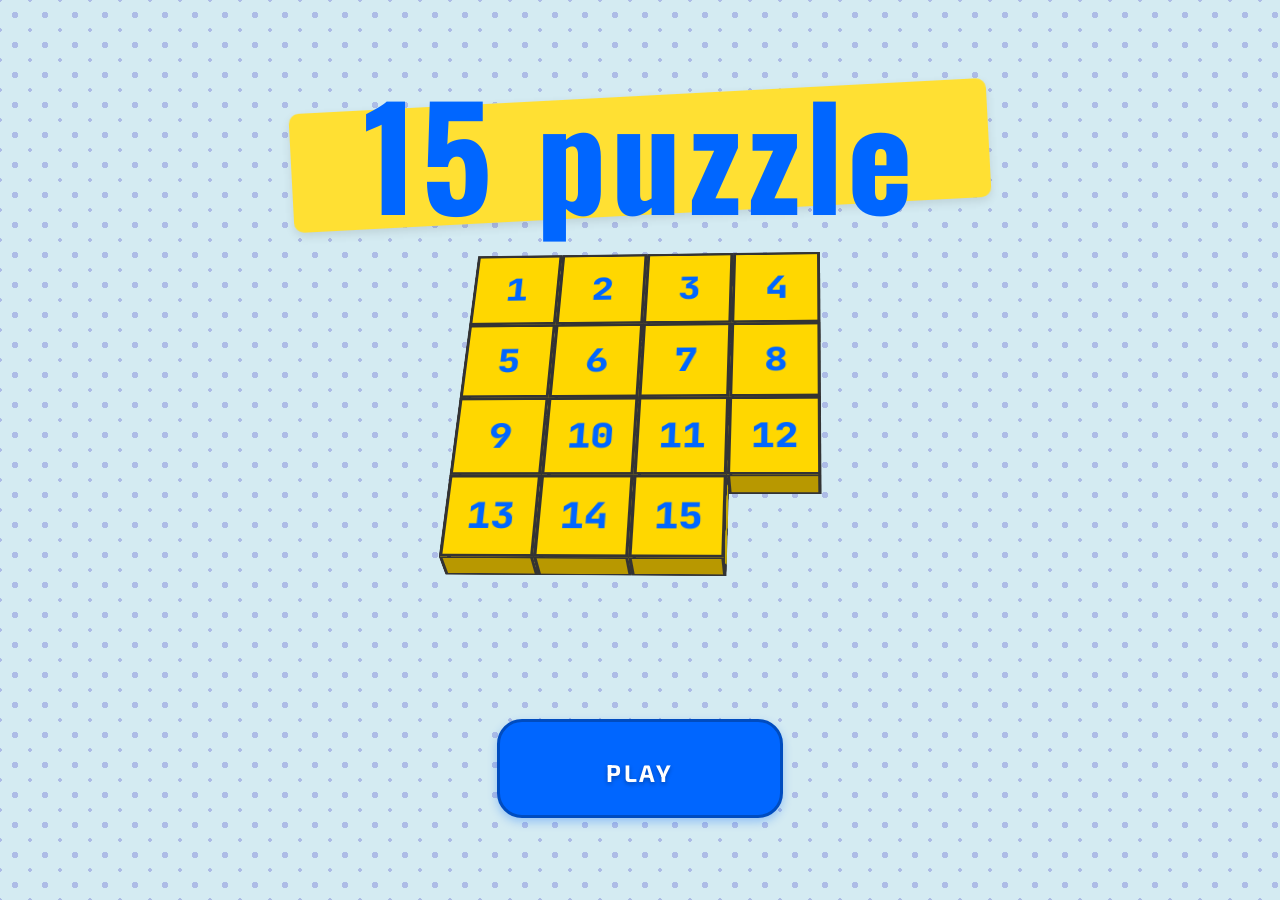
==== commit 8e5ca1c4: "new visual enhancements as per requirements" ====
--- a/index.html
+++ b/index.html
@@ -61,6 +61,7 @@
     <div class="tiles-container">
         <div class="cube cube-1 pointer-cursor">
             <div class="tile front">1</div>
+            <div class="tile back"></div>
             <div class="tile left"></div>
             <div class="tile right"></div>
             <div class="tile top"></div>
@@ -68,6 +69,7 @@
         </div>
         <div class="cube cube-2 pointer-cursor">
             <div class="tile front">2</div>
+            <div class="tile back"></div>
             <div class="tile left"></div>
             <div class="tile right"></div>
             <div class="tile top"></div>
@@ -75,6 +77,7 @@
         </div>
         <div class="cube cube-3 pointer-cursor">
             <div class="tile front">3</div>
+            <div class="tile back"></div>
             <div class="tile left"></div>
             <div class="tile right"></div>
             <div class="tile top"></div>
@@ -82,6 +85,7 @@
         </div>
         <div class="cube cube-4 pointer-cursor">
             <div class="tile front">4</div>
+            <div class="tile back"></div>
             <div class="tile left"></div>
             <div class="tile right"></div>
             <div class="tile top"></div>
@@ -89,6 +93,7 @@
         </div>
         <div class="cube cube-5 pointer-cursor">
             <div class="tile front">5</div>
+            <div class="tile back"></div>
             <div class="tile left"></div>
             <div class="tile right"></div>
             <div class="tile top"></div>
@@ -96,6 +101,7 @@
         </div>
         <div class="cube cube-6 pointer-cursor">
             <div class="tile front">6</div>
+            <div class="tile back"></div>
             <div class="tile left"></div>
             <div class="tile right"></div>
             <div class="tile top"></div>
@@ -103,6 +109,7 @@
         </div>
         <div class="cube cube-7 pointer-cursor">
             <div class="tile front">7</div>
+            <div class="tile back"></div>
             <div class="tile left"></div>
             <div class="tile right"></div>
             <div class="tile top"></div>
@@ -110,6 +117,7 @@
         </div>
         <div class="cube cube-8 pointer-cursor">
             <div class="tile front">8</div>
+            <div class="tile back"></div>
             <div class="tile left"></div>
             <div class="tile right"></div>
             <div class="tile top"></div>
@@ -117,6 +125,7 @@
         </div>
         <div class="cube cube-9 pointer-cursor">
             <div class="tile front">9</div>
+            <div class="tile back"></div>
             <div class="tile left"></div>
             <div class="tile right"></div>
             <div class="tile top"></div>
@@ -124,6 +133,7 @@
         </div>
         <div class="cube cube-10 pointer-cursor">
             <div class="tile front">10</div>
+            <div class="tile back"></div>
             <div class="tile left"></div>
             <div class="tile right"></div>
             <div class="tile top"></div>
@@ -131,6 +141,7 @@
         </div>
         <div class="cube cube-11 pointer-cursor">
             <div class="tile front">11</div>
+            <div class="tile back"></div>
             <div class="tile left"></div>
             <div class="tile right"></div>
             <div class="tile top"></div>
@@ -138,6 +149,7 @@
         </div>
         <div class="cube cube-12 pointer-cursor">
             <div class="tile front">12</div>
+            <div class="tile back"></div>
             <div class="tile left"></div>
             <div class="tile right"></div>
             <div class="tile top"></div>
@@ -145,6 +157,7 @@
         </div>
         <div class="cube cube-13 pointer-cursor">
             <div class="tile front">13</div>
+            <div class="tile back"></div>
             <div class="tile left"></div>
             <div class="tile right"></div>
             <div class="tile top"></div>
@@ -152,6 +165,7 @@
         </div>
         <div class="cube cube-14 pointer-cursor">
             <div class="tile front">14</div>
+            <div class="tile back"></div>
             <div class="tile left"></div>
             <div class="tile right"></div>
             <div class="tile top"></div>
@@ -159,6 +173,7 @@
         </div>
         <div class="cube cube-15 pointer-cursor">
             <div class="tile front">15</div>
+            <div class="tile back"></div>
             <div class="tile left"></div>
             <div class="tile right"></div>
             <div class="tile top"></div>
@@ -179,20 +194,16 @@
 
     <div class="game-title">
         <span class="game-title__text">15 puzzle</span>
+    </div>
+
+    <div class="main-menu-preview">
+        <!-- Preview uses the same tiles from game-screen -->
     </div>
 
     <div class="main-menu-options">
         <div class="game-menu-option" id="start">
             <span class="game-menu-option__icon mdi mdi-play-circle-outline"></span>
             <span class="game-menu-option__title">Play</span>
-        </div>
-        <div class="game-menu-option" id="scores">
-            <span class="game-menu-option__icon mdi mdi-format-list-numbered"></span>
-            <span class="game-menu-option__title">Scores</span>
-        </div>
-        <div class="game-menu-option" id="github">
-            <span class="game-menu-option__icon mdi mdi-github"></span>
-            <span class="game-menu-option__title">Github</span>
         </div>
     </div>
 
--- a/resources/css/app.css
+++ b/resources/css/app.css
@@ -8,6 +8,21 @@
 @import url('https://fonts.googleapis.com/css?family=Exo+2:400,600,700&display=swap&subset=cyrillic,cyrillic-ext,latin-ext');
 @import url('https://fonts.googleapis.com/css2?family=Oswald:wght@200;300;400;500;600;700&display=swap');
 @import url('https://fonts.googleapis.com/css2?family=JetBrains+Mono:wght@400;600;700&display=swap');
+
+html {
+    height: 100%;
+    width: 100%;
+    margin: 0;
+    padding: 0;
+    overflow: hidden;
+}
+
+@media only screen and (max-width: 768px) {
+    html {
+        height: 100dvh;
+        height: -webkit-fill-available;
+    }
+}
 
 @media only screen and (max-width: 768px) {
     body {
@@ -59,8 +74,8 @@
     --gray-700: #495057;
     --gray-800: #343a40;
     --gray-900: #212529;
-    width: calc(100% - 0.5px);
-    height: calc(100% - 0.5px);
+    width: 100%;
+    height: 100%;
     margin: 0;
     padding: 0;
     font-family: "Exo 2", sans-serif;
@@ -72,6 +87,17 @@
     background-position: 0 0, 10px 10px;
     background-size: 20px 20px;
     overflow: hidden;
+    position: fixed;
+    touch-action: none;
+    -webkit-overflow-scrolling: touch;
+    overscroll-behavior: none;
+}
+
+@media only screen and (max-width: 768px) {
+    body {
+        height: 100dvh;
+        height: -webkit-fill-available;
+    }
 }
 
 a {
@@ -101,8 +127,8 @@
 .x-close {
     display: none;
     position: absolute;
-    top: 20px;
-    left: 20px;
+    top: clamp(15px, 2vh, 25px);
+    left: clamp(15px, 2vw, 25px);
     margin: 0;
     padding: 0;
     z-index: 100;
@@ -110,17 +136,59 @@
 
 @media only screen and (max-width: 768px) {
     .x-close {
-        top: 10px;
-        left: 10px;
-    }
-    
-    .x-close .game-menu-option {
-        padding: 8px 16px;
-        font-size: 11px;
+        top: clamp(10px, 1.5vh, 18px);
+        left: clamp(10px, 1.5vw, 18px);
+    }
+    
+    .x-close .game-menu-option {
+        padding: clamp(8px, 1.2vh, 12px) clamp(14px, 2vw, 20px);
+        font-size: clamp(11px, 1.6vw, 14px);
     }
     
     .x-close .game-menu-option__icon {
-        font-size: calc(var(--tile-width) * 0.4);
+        font-size: clamp(18px, 3.5vw, 28px);
+    }
+}
+
+@media only screen and (max-width: 480px) {
+    .x-close {
+        top: clamp(8px, 1.2vh, 15px);
+        left: clamp(8px, 1.2vw, 15px);
+    }
+    
+    .x-close .game-menu-option {
+        padding: clamp(7px, 1vh, 10px) clamp(12px, 1.8vw, 18px);
+        font-size: clamp(10px, 1.5vw, 13px);
+    }
+    
+    .x-close .game-menu-option__icon {
+        font-size: clamp(16px, 3vw, 24px);
+    }
+}
+
+@media only screen and (max-height: 700px) {
+    .x-close {
+        top: clamp(10px, 1.5vh, 18px);
+    }
+    
+    .x-close .game-menu-option {
+        padding: clamp(6px, 0.9vh, 10px) clamp(12px, 1.8vw, 18px);
+        font-size: clamp(10px, 1.4vw, 13px);
+    }
+}
+
+@media only screen and (max-height: 600px) {
+    .x-close {
+        top: clamp(8px, 1.2vh, 15px);
+    }
+    
+    .x-close .game-menu-option {
+        padding: clamp(5px, 0.8vh, 8px) clamp(10px, 1.5vw, 16px);
+        font-size: clamp(9px, 1.3vw, 12px);
+    }
+    
+    .x-close .game-menu-option__icon {
+        font-size: clamp(14px, 2.5vw, 20px);
     }
 }
 
@@ -128,10 +196,22 @@
     background: rgba(255, 255, 255, 0.95);
     backdrop-filter: blur(10px);
     border-radius: 50px;
-    padding: 12px 24px;
-    border: 3px solid #0066FF;
+    padding: clamp(10px, 1.5vh, 16px) clamp(20px, 3vw, 30px);
+    border: clamp(2px, 0.3vw, 3px) solid #0066FF;
     transition: all 0.3s ease;
     color: #0066FF;
+    font-size: clamp(12px, 1.8vw, 16px);
+    min-width: fit-content;
+}
+
+.x-close .game-menu-option__icon {
+    font-size: clamp(20px, 3.5vw, 32px);
+    margin-right: clamp(6px, 1vw, 10px);
+    margin-bottom: 0;
+}
+
+.x-close .game-menu-option__title {
+    font-size: clamp(12px, 1.8vw, 16px);
 }
 
 .x-close .game-menu-option__icon,
--- a/resources/css/game-screen.css
+++ b/resources/css/game-screen.css
@@ -17,14 +17,29 @@
     height: 100%;
     border: 0;
     margin: 0;
-    padding: 0;
+    padding: max(40px, env(safe-area-inset-top)) max(30px, env(safe-area-inset-right)) max(40px, env(safe-area-inset-bottom)) max(30px, env(safe-area-inset-left));
     overflow: hidden;
-    perspective: 1200px;
-    background: radial-gradient(circle, #FFD700 20%, transparent 20%),
-                radial-gradient(circle, #FFD700 20%, transparent 20%);
-    background-color: #FFF200;
-    background-position: 0 0, 10px 10px;
-    background-size: 20px 20px;
+    perspective: 1800px;
+    perspective-origin: 50% 40%;
+    background: radial-gradient(circle, #adbce6 3.5px, transparent 3.5px),
+                radial-gradient(circle, #adbce6 2px, transparent 2px);
+    background-color: #d4ebf2;
+    background-position: 0 0, 15px 15px;
+    background-size: 30px 30px;
+    z-index: 0;
+    box-sizing: border-box;
+}
+
+@media only screen and (max-width: 768px) {
+    .game-screen {
+        padding: max(60px, env(safe-area-inset-top)) max(40px, env(safe-area-inset-right)) max(60px, env(safe-area-inset-bottom)) max(40px, env(safe-area-inset-left));
+    }
+}
+
+@media only screen and (max-width: 480px) {
+    .game-screen {
+        padding: max(50px, env(safe-area-inset-top)) max(35px, env(safe-area-inset-right)) max(50px, env(safe-area-inset-bottom)) max(35px, env(safe-area-inset-left));
+    }
 }
 
 .game-metrics {
@@ -47,10 +62,17 @@
 
 @media only screen and (max-width: 768px) {
     .game-metrics {
-        margin-top: 10px;
-        padding: 10px 15px;
+        margin-top: 15px;
+        padding: 12px 20px;
         border-radius: 15px;
         font-size: calc(var(--tile-width) * 0.2);
+    }
+}
+
+@media only screen and (max-width: 480px) {
+    .game-metrics {
+        margin-top: 12px;
+        padding: 10px 15px;
     }
 }
 
@@ -58,19 +80,21 @@
     display: inline-block;
     width: calc(var(--tile-width) * 4);
     height: calc(var(--tile-width) * 4);
-    background: rgba(255, 255, 255, 0.9);
-    backdrop-filter: blur(20px);
-    border-radius: 20px;
+    background: transparent;
+    border-radius: 0;
     transform-style: preserve-3d;
-    transform: rotateX(20deg);
+    transform: rotateX(35deg) rotateY(-5deg) rotateZ(3deg);
     cursor: grab;
-    padding: 8px;
-    box-shadow: 0 8px 24px rgba(0, 0, 0, 0.15);
-    border: 4px solid #0066FF;
+    padding: 0;
+    box-shadow: none;
+    border: none;
+    touch-action: none;
+    -webkit-user-select: none;
+    user-select: none;
 }
 
 .start-position {
-    transform: rotateX(35deg) rotateY(-15deg) rotateZ(30deg);
+    transform: rotateX(35deg) rotateY(-5deg) rotateZ(3deg);
     animation: to-start 60s 1 linear;
 }
 
@@ -79,12 +103,12 @@
 }
 
 @keyframes to-start {
-    0%   {transform: rotateX(15deg) rotateY(0) rotateZ(0);}
-    100% {transform: rotateX(35deg) rotateY(-15deg) rotateZ(30deg);}
+    0%   {transform: rotateX(35deg) rotateY(-5deg) rotateZ(0);}
+    100% {transform: rotateX(35deg) rotateY(-5deg) rotateZ(3deg);}
 }
 @keyframes to-end {
-    0%   {transform: rotateX(35deg) rotateY(-15deg) rotateZ(30deg);}
-    100% {transform: rotateX(15deg) rotateY(0deg) rotateZ(0deg);}
+    0%   {transform: rotateX(35deg) rotateY(-5deg) rotateZ(3deg);}
+    100% {transform: rotateX(35deg) rotateY(-5deg) rotateZ(3deg);}
 }
 @keyframes rotate {
     0%   {transform: rotateY(0deg);}
@@ -92,8 +116,16 @@
 }
 
 .cube {
+    --d: calc(var(--tile-width) * 0.4); /* full depth (40% of width) */
+    --h: calc(var(--tile-width) * 0.2); /* half depth */
+    
+    width: var(--tile-width);
+    height: var(--tile-width);
     transform-style: preserve-3d;
-    transition: background-color 100ms, transform 100ms;
+    transition: transform 200ms cubic-bezier(0.4, 0, 0.2, 1), filter 200ms ease;
+    position: absolute;
+    touch-action: manipulation;
+    -webkit-tap-highlight-color: transparent;
 }
 
 .tile {
@@ -101,59 +133,98 @@
     height: var(--tile-width);
     position: absolute;
     box-sizing: border-box;
-    border-radius: 12px;
+    border-radius: 0;
     border: none;
     display: flex;
     justify-content: center;
     align-items: center;
     font-family: "JetBrains Mono", monospace;
-    font-size: calc(var(--tile-width) / 2.5);
-    font-weight: 700;
+    font-size: calc(var(--tile-width) / 2.3);
+    font-weight: 800;
     color: #0066FF;
     text-shadow: none;
 }
 
 @media only screen and (max-width: 768px) {
     .tile {
-        border-radius: 8px;
+        border-radius: 0;
         font-size: calc(var(--tile-width) / 3);
     }
     
     .tiles-container {
-        border-radius: 15px;
-        padding: 5px;
-    }
+        border-radius: 0;
+        padding: 0;
+    }
+}
+
+.front {
+    transform: translateZ(var(--h));
+    background: #FFD700;
+    border: 3px solid #333;
+}
+
+.back {
+    transform: rotateY(180deg) translateZ(var(--h));
+    background: #B89800;
+    border: 3px solid #333;
 }
 
 .left {
-    width: calc(var(--tile-width) / 4);
-    transform: translateX(calc(var(--tile-width) * -0.125)) translateZ(calc(var(--tile-width) * 0.125)) rotateY(90deg);
-    background: linear-gradient(135deg, #FFD700 0%, #FFC700 100%);
+    width: var(--d);
+    height: var(--tile-width);
+    left: calc(50% - var(--h));
+    transform: rotateY(-90deg) translateZ(calc(var(--tile-width) / 2));
+    background: #D4B800;
+    border: 3px solid #333;
 }
 
 .right {
-    width: calc(var(--tile-width) / 4);
-    transform: translateX(calc(var(--tile-width) * 0.875)) translateZ(calc(var(--tile-width) * 0.125)) rotateY(90deg);
-    background: linear-gradient(135deg, #FFC700 0%, #FFB700 100%);
+    width: var(--d);
+    height: var(--tile-width);
+    left: calc(50% - var(--h));
+    transform: rotateY(90deg) translateZ(calc(var(--tile-width) / 2));
+    background: #C4A800;
+    border: 3px solid #333;
 }
 
 .top {
-    height: calc(var(--tile-width) / 4);
-    transform: translateY(calc(var(--tile-width) * -0.125)) translateZ(calc(var(--tile-width) * 0.125)) rotateX(90deg);
-    background: linear-gradient(135deg, #FFB700 0%, #FFA700 100%);
+    width: var(--tile-width);
+    height: var(--d);
+    top: calc(50% - var(--h));
+    transform: rotateX(90deg) translateZ(calc(var(--tile-width) / 2));
+    background: #FFE033;
+    border: 3px solid #333;
 }
 
 .bottom {
-    height: calc(var(--tile-width) / 4);
-    transform: translateY(calc(var(--tile-width) * 0.875)) translateZ(calc(var(--tile-width) * 0.125)) rotateX(90deg);
-    background: linear-gradient(135deg, #FFD700 0%, #FFC700 100%);
-}
-
-.front {
-    transform: translateZ(calc(var(--tile-width) / 4));
-    background: linear-gradient(135deg, #FFD700 0%, #FFC700 50%, #FFB700 100%);
-    box-shadow: 0 4px 20px rgba(255, 215, 0, 0.6), inset 0 2px 0 rgba(255, 255, 255, 0.4), 0 0 20px rgba(255, 215, 0, 0.4);
-    border: 2px solid rgba(255, 255, 255, 0.3);
+    width: var(--tile-width);
+    height: var(--d);
+    top: calc(50% - var(--h));
+    transform: rotateX(-90deg) translateZ(calc(var(--tile-width) / 2));
+    background: #B89800;
+    border: 3px solid #333;
+}
+
+.cube.pointer-cursor:hover .front,
+.cube.pointer-cursor:active .front {
+    background: #FFEB3B;
+    border: 3px solid #0066FF;
+}
+
+.cube.pointer-cursor:hover .top,
+.cube.pointer-cursor:active .top {
+    background: #FFF176;
+}
+
+.cube.pointer-cursor:hover .left,
+.cube.pointer-cursor:hover .right,
+.cube.pointer-cursor:active .left,
+.cube.pointer-cursor:active .right {
+    background: #FFE082;
+}
+
+.cube.pointer-cursor:active {
+    transform: scale3d(0.96, 0.96, 0.96);
 }
 
 .cube {transform: translateX(5vw)}
--- a/resources/css/main-menu-screen.css
+++ b/resources/css/main-menu-screen.css
@@ -10,21 +10,21 @@
     top: 0;
     left: 0;
     display: flex;
-    justify-content: center;
+    justify-content: space-evenly;
     align-items: center;
     flex-direction: column;
     width: 100%;
     height: 100%;
+    min-height: 0;
     border: 0;
     margin: 0;
-    padding: 0;
+    padding: max(40px, env(safe-area-inset-top)) max(30px, env(safe-area-inset-right)) max(40px, env(safe-area-inset-bottom)) max(30px, env(safe-area-inset-left));
     overflow: hidden;
-    background: radial-gradient(circle, #FFD700 20%, transparent 20%),
-                radial-gradient(circle, #FFD700 20%, transparent 20%);
-    background-color: #FFF200;
-    background-position: 0 0, 10px 10px;
-    background-size: 20px 20px;
-    gap: 5vh;
+    background: transparent;
+    gap: clamp(15px, 3vh, 40px);
+    z-index: 1;
+    pointer-events: none;
+    box-sizing: border-box;
 }
 
 @keyframes gradientShift {
@@ -35,7 +35,22 @@
 
 @media only screen and (max-width: 768px) {
     .main-menu-screen {
-        gap: 4vh;
+        gap: clamp(20px, 4vh, 50px);
+        padding: max(40px, env(safe-area-inset-top)) max(25px, env(safe-area-inset-right)) max(40px, env(safe-area-inset-bottom)) max(25px, env(safe-area-inset-left));
+    }
+}
+
+@media only screen and (max-width: 480px) {
+    .main-menu-screen {
+        gap: clamp(15px, 3vh, 35px);
+        padding: max(30px, env(safe-area-inset-top)) max(20px, env(safe-area-inset-right)) max(30px, env(safe-area-inset-bottom)) max(20px, env(safe-area-inset-left));
+    }
+}
+
+@media only screen and (max-height: 600px) {
+    .main-menu-screen {
+        gap: clamp(10px, 2vh, 25px);
+        padding: max(20px, env(safe-area-inset-top)) max(15px, env(safe-area-inset-right)) max(20px, env(safe-area-inset-bottom)) max(15px, env(safe-area-inset-left));
     }
 }
 
@@ -44,14 +59,17 @@
     flex-direction: row;
     gap: 25px;
     margin: 0;
-    padding: 20px;
+    padding: 0;
+    justify-content: center;
+    pointer-events: auto;
+    flex: 0 0 auto;
 }
 
 @media only screen and (max-width: 768px) {
     .main-menu-options {
         flex-direction: column;
-        gap: 15px;
-        padding: 0 20px;
+        gap: 20px;
+        padding: 0;
         margin: 0;
         width: 100%;
         box-sizing: border-box;
@@ -61,68 +79,77 @@
 
 @media only screen and (max-width: 480px) {
     .main-menu-options {
-        gap: 12px;
+        gap: 18px;
+    }
+}
+
+@media only screen and (max-height: 600px) {
+    .main-menu-options {
+        gap: 15px;
     }
 }
 
 .main-menu-preview {
     position: relative;
-    width: calc(var(--tile-width) * 2.5);
-    height: calc(var(--tile-width) * 2.5);
-    background: rgba(255, 255, 255, 0.9);
-    backdrop-filter: blur(20px);
-    border-radius: 20px;
-    padding: 10px;
-    box-shadow: 0 8px 24px rgba(0, 0, 0, 0.15);
-    border: 4px solid #0066FF;
+    width: calc(var(--tile-width) * 4);
+    height: calc(var(--tile-width) * 4);
+    max-width: 85vw;
+    max-height: 40vh;
+    background: transparent;
+    border-radius: 0;
+    padding: 0;
+    margin: 0;
+    box-shadow: none;
+    border: none;
     transform-style: preserve-3d;
-    transform: rotateX(15deg) rotateY(0deg);
-    transition: transform 0.3s ease;
+    pointer-events: none;
+    z-index: 1;
+    flex: 0 1 auto;
 }
 
 @media only screen and (max-width: 768px) {
     .main-menu-preview {
-        width: 85vw;
-        height: 85vw;
-        max-width: 380px;
-        max-height: 380px;
-        border-radius: 15px;
-        padding: 3vw;
-        margin: 0;
+        max-width: 80vw;
+        max-height: 35vh;
     }
 }
 
 @media only screen and (max-width: 480px) {
     .main-menu-preview {
-        width: 88vw;
-        height: 88vw;
-        max-width: 340px;
-        max-height: 340px;
-        padding: 3.5vw;
+        max-width: 85vw;
+        max-height: 32vh;
+    }
+}
+
+@media only screen and (max-height: 600px) {
+    .main-menu-preview {
+        max-height: 25vh;
     }
 }
 
 .main-menu-preview:hover {
-    transform: rotateX(20deg) rotateY(5deg) scale(1.05);
+    transform: none;
 }
 
 .preview-tile {
     position: absolute;
     width: calc(var(--tile-width) * 0.6);
     height: calc(var(--tile-width) * 0.6);
-    background: linear-gradient(135deg, #FFD700 0%, #FFC700 100%);
-    border-radius: 8px;
+    background: #FFD700;
+    border-radius: 0;
     display: flex;
     align-items: center;
     justify-content: center;
     font-family: "JetBrains Mono", monospace;
     font-size: calc(var(--tile-width) * 0.3);
-    font-weight: 700;
-    color: #0066FF;
+    font-weight: 800;
+    color: #333;
     text-shadow: none;
-    box-shadow: 0 4px 15px rgba(255, 215, 0, 0.4), inset 0 1px 0 rgba(255, 255, 255, 0.3);
+    box-shadow: 3px 3px 0 #B89800, 6px 6px 0 #9E8200;
     transition: all 0.3s cubic-bezier(0.4, 0, 0.2, 1);
     transform-style: preserve-3d;
+    transform: translateZ(0);
+    border: 1px solid #333;
 }
 
 @media only screen and (max-width: 768px) {
@@ -148,11 +175,20 @@
 
 .game-title, .game-menu-option {
     position: relative;
+    pointer-events: auto;
 }
 
 .game-title {
     margin: 0;
-    pointer-events: none;
+    padding: 0;
+    flex: 0 0 auto;
+    max-width: 90%;
+}
+
+@media only screen and (max-height: 600px) {
+    .game-title {
+        padding: 0;
+    }
 }
 
 .game-title::before {
@@ -165,7 +201,7 @@
     z-index: -1;
     background: #FFE033;
     backdrop-filter: blur(15px);
-    transform: rotate(0deg);
+    transform: rotate(-3deg);
     border-radius: 10px;
     border: none;
     box-shadow: 0 4px 10px rgba(0, 0, 0, 0.1);
@@ -190,7 +226,7 @@
     font-weight: 800;
     line-height: 1;
     letter-spacing: 0.03em;
-    font-size: calc(var(--tile-width) * 1.1);
+    font-size: clamp(48px, 12vw, 140px);
     color: #0066FF;
 }
 
@@ -201,7 +237,7 @@
 
 @media only screen and (max-width: 768px) {
     .game-title__text {
-        font-size: 16vw;
+        font-size: clamp(40px, 13vw, 110px);
         margin: 15px 10px;
         padding: 5px 15px;
     }
@@ -209,7 +245,41 @@
 
 @media only screen and (max-width: 480px) {
     .game-title__text {
-        font-size: 20vw;
+        font-size: clamp(36px, 12vw, 95px);
+        margin: 12px 8px;
+        padding: 5px 12px;
+    }
+}
+
+@media only screen and (max-height: 700px) {
+    .game-title__text {
+        font-size: clamp(32px, 10vw, 75px);
+        margin: 10px 6px;
+        padding: 4px 10px;
+    }
+}
+
+@media only screen and (max-height: 600px) {
+    .game-title__text {
+        font-size: clamp(28px, 9vw, 65px);
+        margin: 8px 5px;
+        padding: 3px 8px;
+    }
+}
+
+@media only screen and (max-width: 480px) and (max-height: 700px) {
+    .game-title__text {
+        font-size: clamp(30px, 9.5vw, 70px);
+        margin: 8px 5px;
+        padding: 3px 8px;
+    }
+}
+
+@media only screen and (max-width: 390px) {
+    .game-title__text {
+        font-size: clamp(32px, 11vw, 80px);
+        margin: 10px 6px;
+        padding: 4px 10px;
     }
 }
 
@@ -231,18 +301,22 @@
     text-transform: uppercase;
     letter-spacing: .15em;
     line-height: 40px;
-    font-size: 14px;
+    font-size: clamp(14px, 1.8vw, 20px);
     margin: 0;
-    padding: 20px 35px;
+    padding: clamp(18px, 2.5vh, 25px) clamp(30px, 4vw, 50px);
     border-radius: 25px;
     transition: all 0.3s cubic-bezier(0.34, 1.56, 0.64, 1);
     background: #0066FF;
     backdrop-filter: blur(10px);
     border: 3px solid #004CBF;
     box-shadow: 0 4px 10px rgba(0, 102, 255, 0.3);
-    min-width: 140px;
+    min-width: clamp(120px, 15vw, 180px);
     cursor: pointer;
     overflow: hidden;
+    touch-action: manipulation;
+    -webkit-tap-highlight-color: transparent;
+    -webkit-touch-callout: none;
+    user-select: none;
 }
 
 .game-menu-option::after {
@@ -276,11 +350,11 @@
 @media only screen and (max-width: 768px) {
     .game-menu-option {
         flex-direction: row;
-        padding: 18px 0;
-        font-size: 15px;
+        padding: clamp(18px, 2.5vh, 24px) 0;
+        font-size: clamp(15px, 2.2vw, 19px);
         min-width: 0;
         width: 85%;
-        max-width: 320px;
+        max-width: 340px;
         border-radius: 20px;
         line-height: 1.4;
         letter-spacing: 0.1em;
@@ -290,8 +364,25 @@
 @media only screen and (max-width: 480px) {
     .game-menu-option {
         width: 90%;
-        padding: 16px 0;
-        font-size: 14px;
+        padding: clamp(16px, 2.2vh, 22px) 0;
+        font-size: clamp(14px, 2vw, 18px);
+    }
+}
+
+@media only screen and (max-height: 700px) {
+    .game-menu-option {
+        padding: clamp(14px, 2vh, 18px) clamp(25px, 3.5vw, 40px);
+        font-size: clamp(13px, 1.6vw, 17px);
+        min-width: clamp(100px, 12vw, 150px);
+    }
+}
+
+@media only screen and (max-height: 600px) {
+    .game-menu-option {
+        padding: clamp(12px, 1.8vh, 16px) clamp(20px, 3vw, 35px);
+        font-size: clamp(12px, 1.5vw, 16px);
+        min-width: clamp(90px, 10vw, 130px);
+        line-height: 1.3;
     }
 }
 
@@ -300,7 +391,7 @@
     text-shadow: 0 5px 10px rgba(0, 0, 0, 0.4);
     padding: 0;
     margin-bottom: 8px;
-    font-size: calc(var(--tile-width) * 0.85);
+    font-size: clamp(40px, 6vw, 80px);
     transform: scale(1);
     transition: all .3s cubic-bezier(0.34, 1.56, 0.64, 1);
     filter: drop-shadow(0 5px 10px rgba(0, 0, 0, 0.3));
@@ -308,16 +399,30 @@
 
 @media only screen and (max-width: 768px) {
     .game-menu-option__icon {
-        font-size: 36px;
+        font-size: clamp(32px, 5vw, 42px);
         margin-bottom: 0;
-        margin-right: 12px;
+        margin-right: clamp(10px, 1.5vw, 15px);
     }
 }
 
 @media only screen and (max-width: 480px) {
     .game-menu-option__icon {
-        font-size: 32px;
-        margin-right: 10px;
+        font-size: clamp(28px, 4.5vw, 38px);
+        margin-right: clamp(8px, 1.2vw, 12px);
+    }
+}
+
+@media only screen and (max-height: 700px) {
+    .game-menu-option__icon {
+        font-size: clamp(32px, 4.5vw, 50px);
+        margin-bottom: 6px;
+    }
+}
+
+@media only screen and (max-height: 600px) {
+    .game-menu-option__icon {
+        font-size: clamp(28px, 4vw, 42px);
+        margin-bottom: 4px;
     }
 }
 
@@ -325,8 +430,33 @@
     color: white;
     text-shadow: 0 2px 4px rgba(0, 0, 0, 0.3);
     padding: 0;
-    font-size: 12px;
+    font-size: clamp(16px, 2.2vw, 24px);
     letter-spacing: 0.1em;
+    font-weight: 700;
+}
+
+@media only screen and (max-width: 768px) {
+    .game-menu-option__title {
+        font-size: clamp(15px, 2.5vw, 22px);
+    }
+}
+
+@media only screen and (max-width: 480px) {
+    .game-menu-option__title {
+        font-size: clamp(14px, 2.3vw, 20px);
+    }
+}
+
+@media only screen and (max-height: 700px) {
+    .game-menu-option__title {
+        font-size: clamp(14px, 2vw, 19px);
+    }
+}
+
+@media only screen and (max-height: 600px) {
+    .game-menu-option__title {
+        font-size: clamp(13px, 1.8vw, 17px);
+    }
 }
 
 .game-menu-option:hover {
